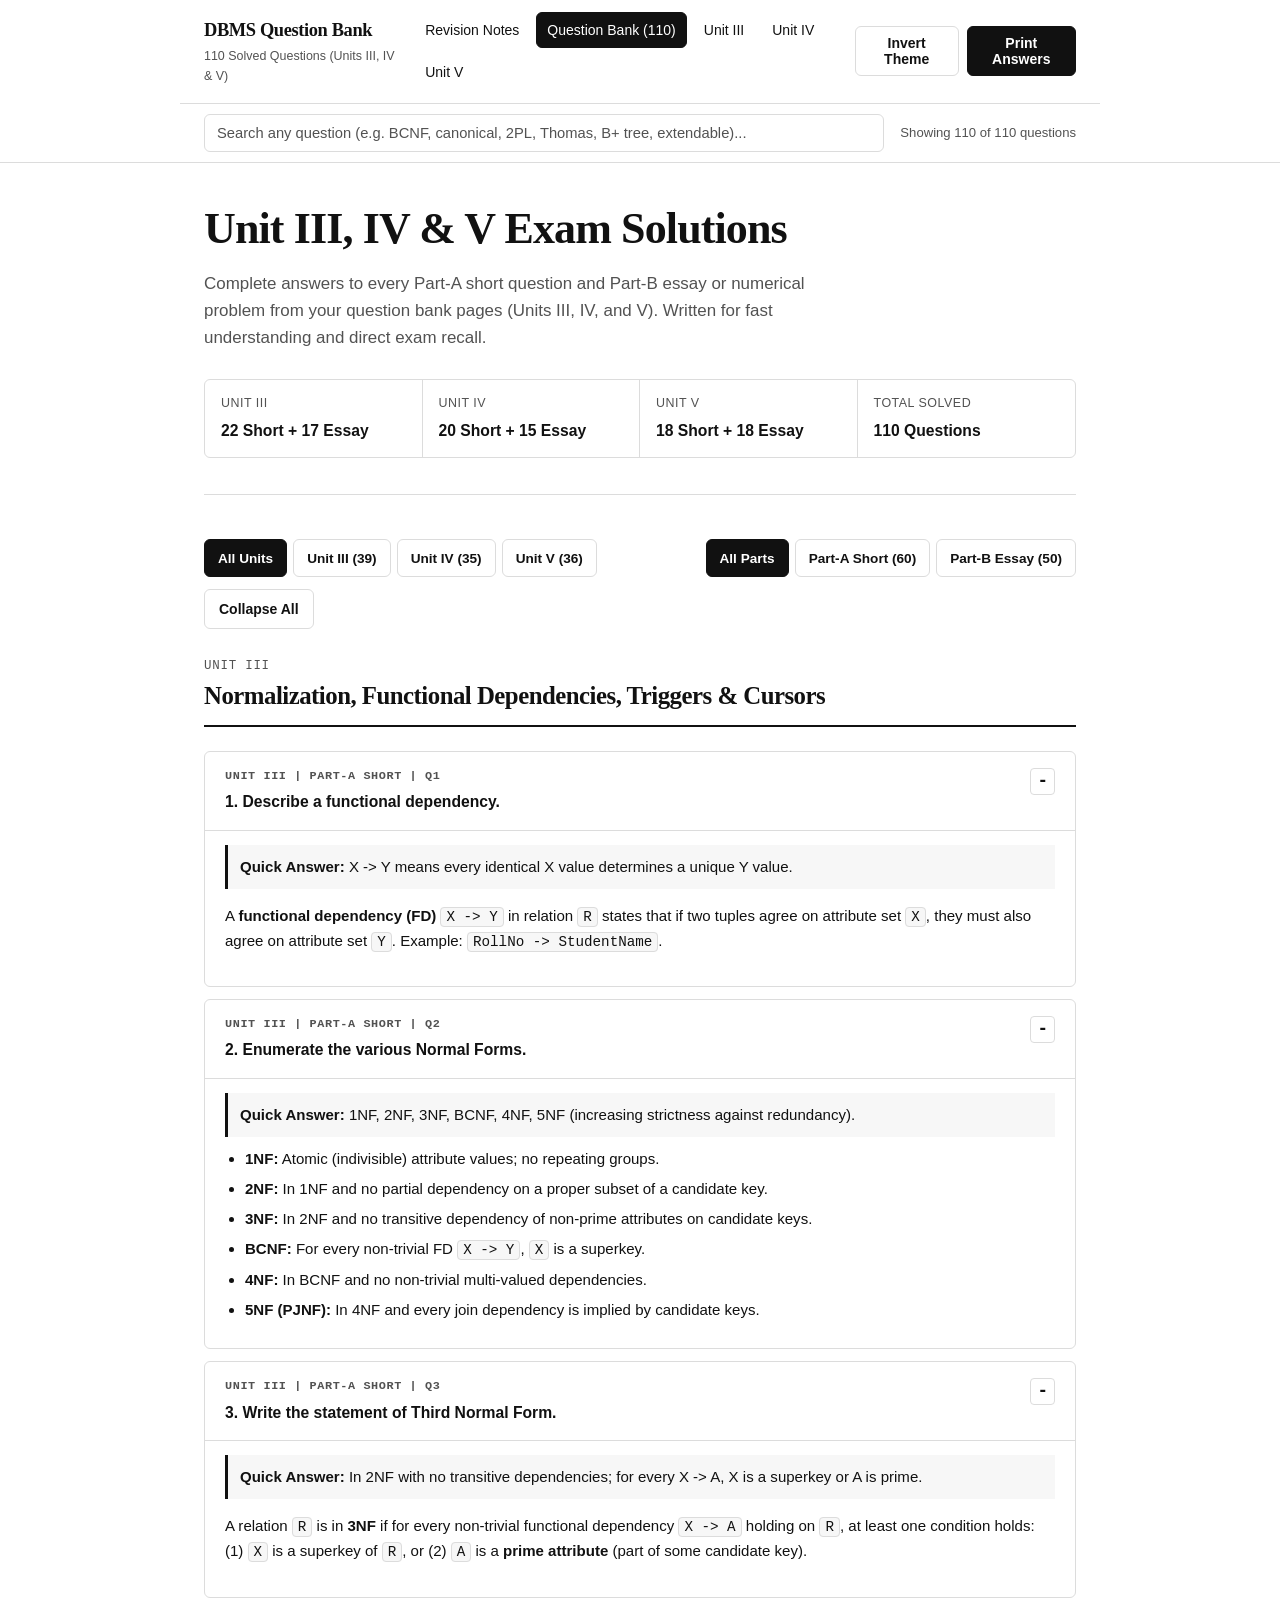
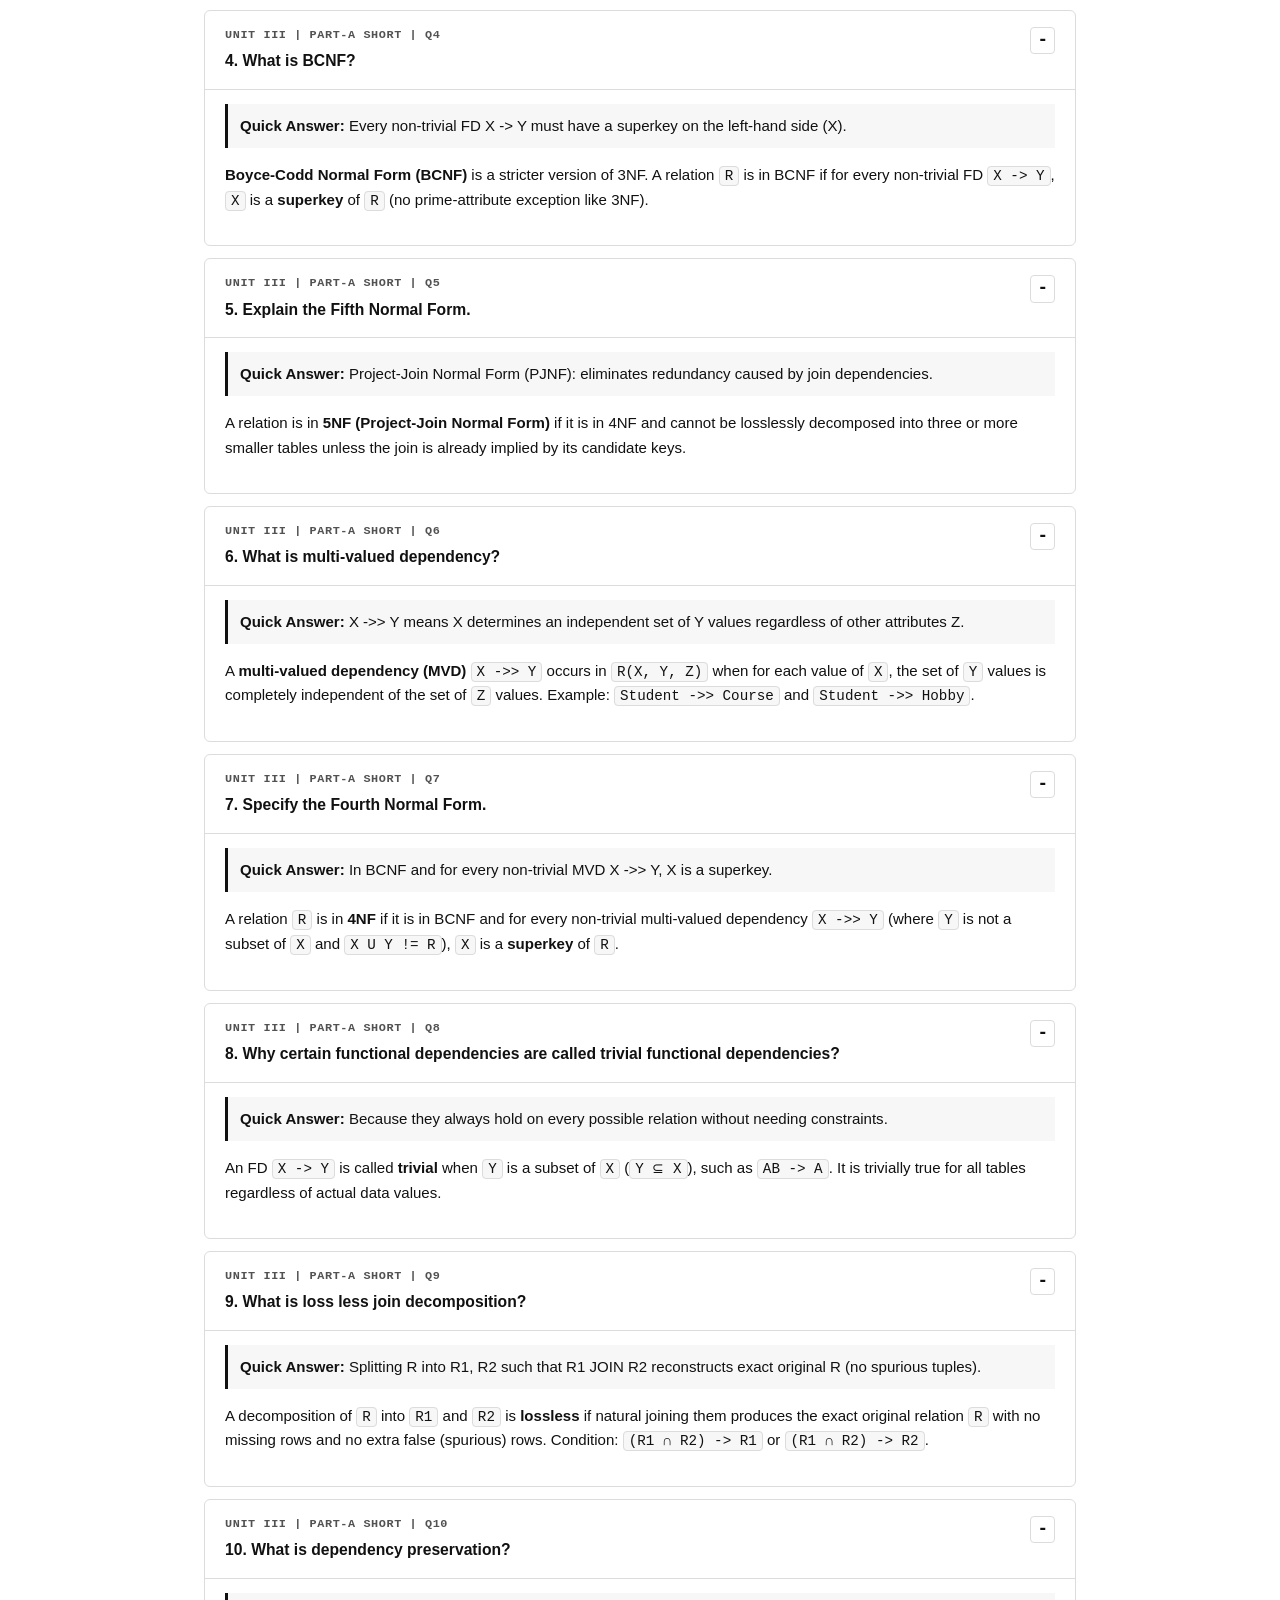
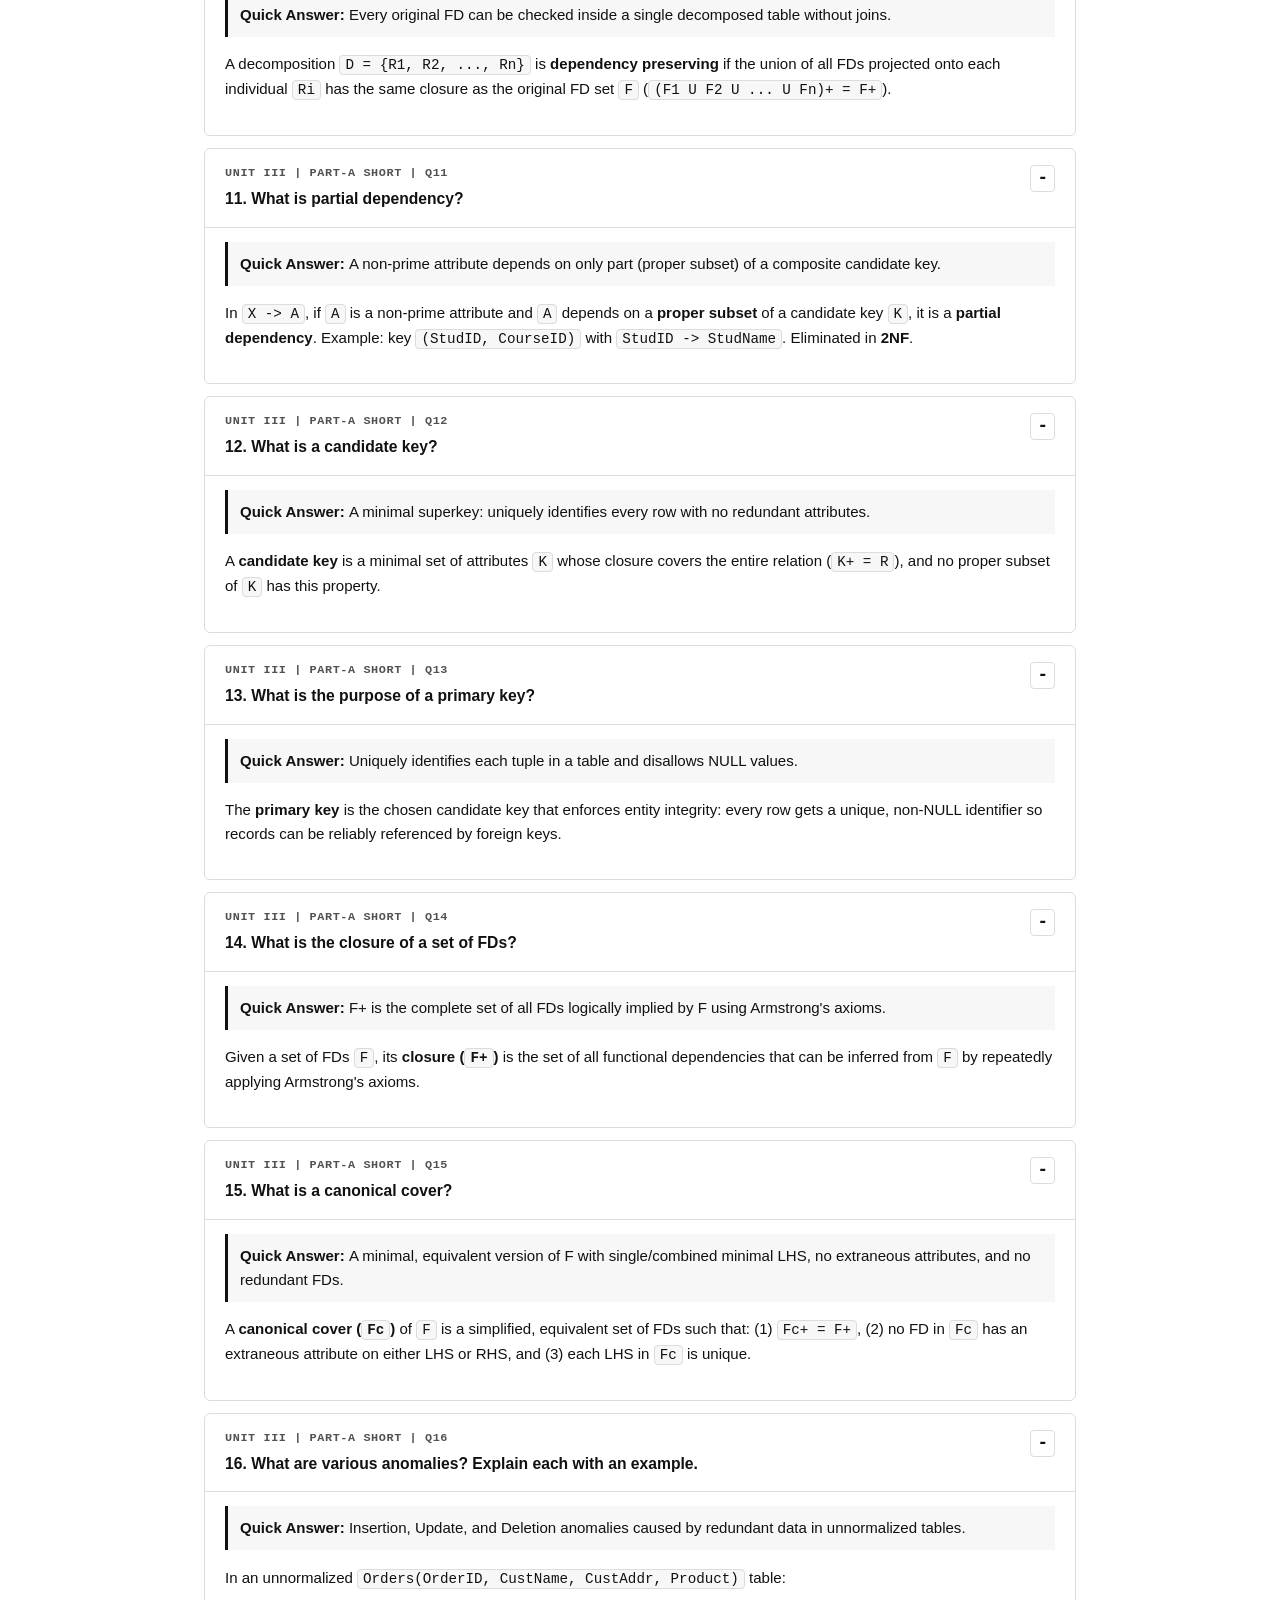
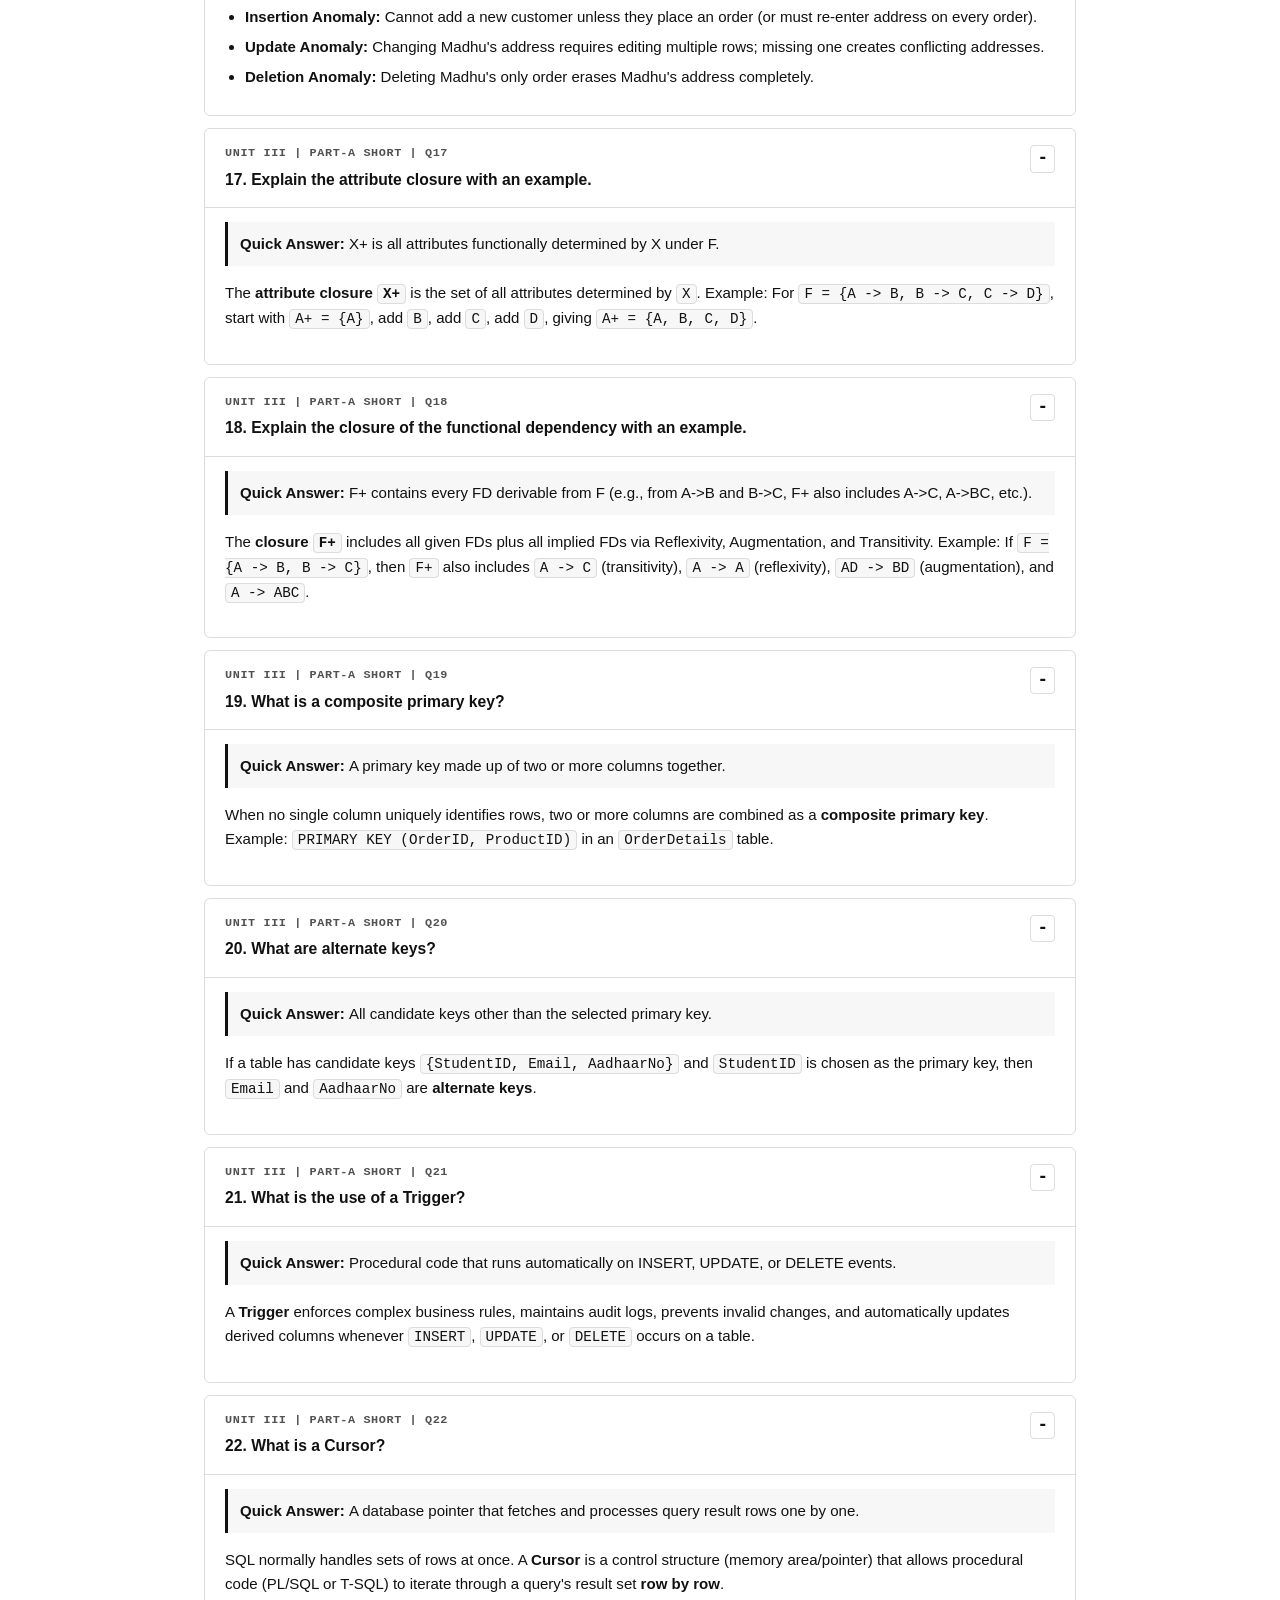
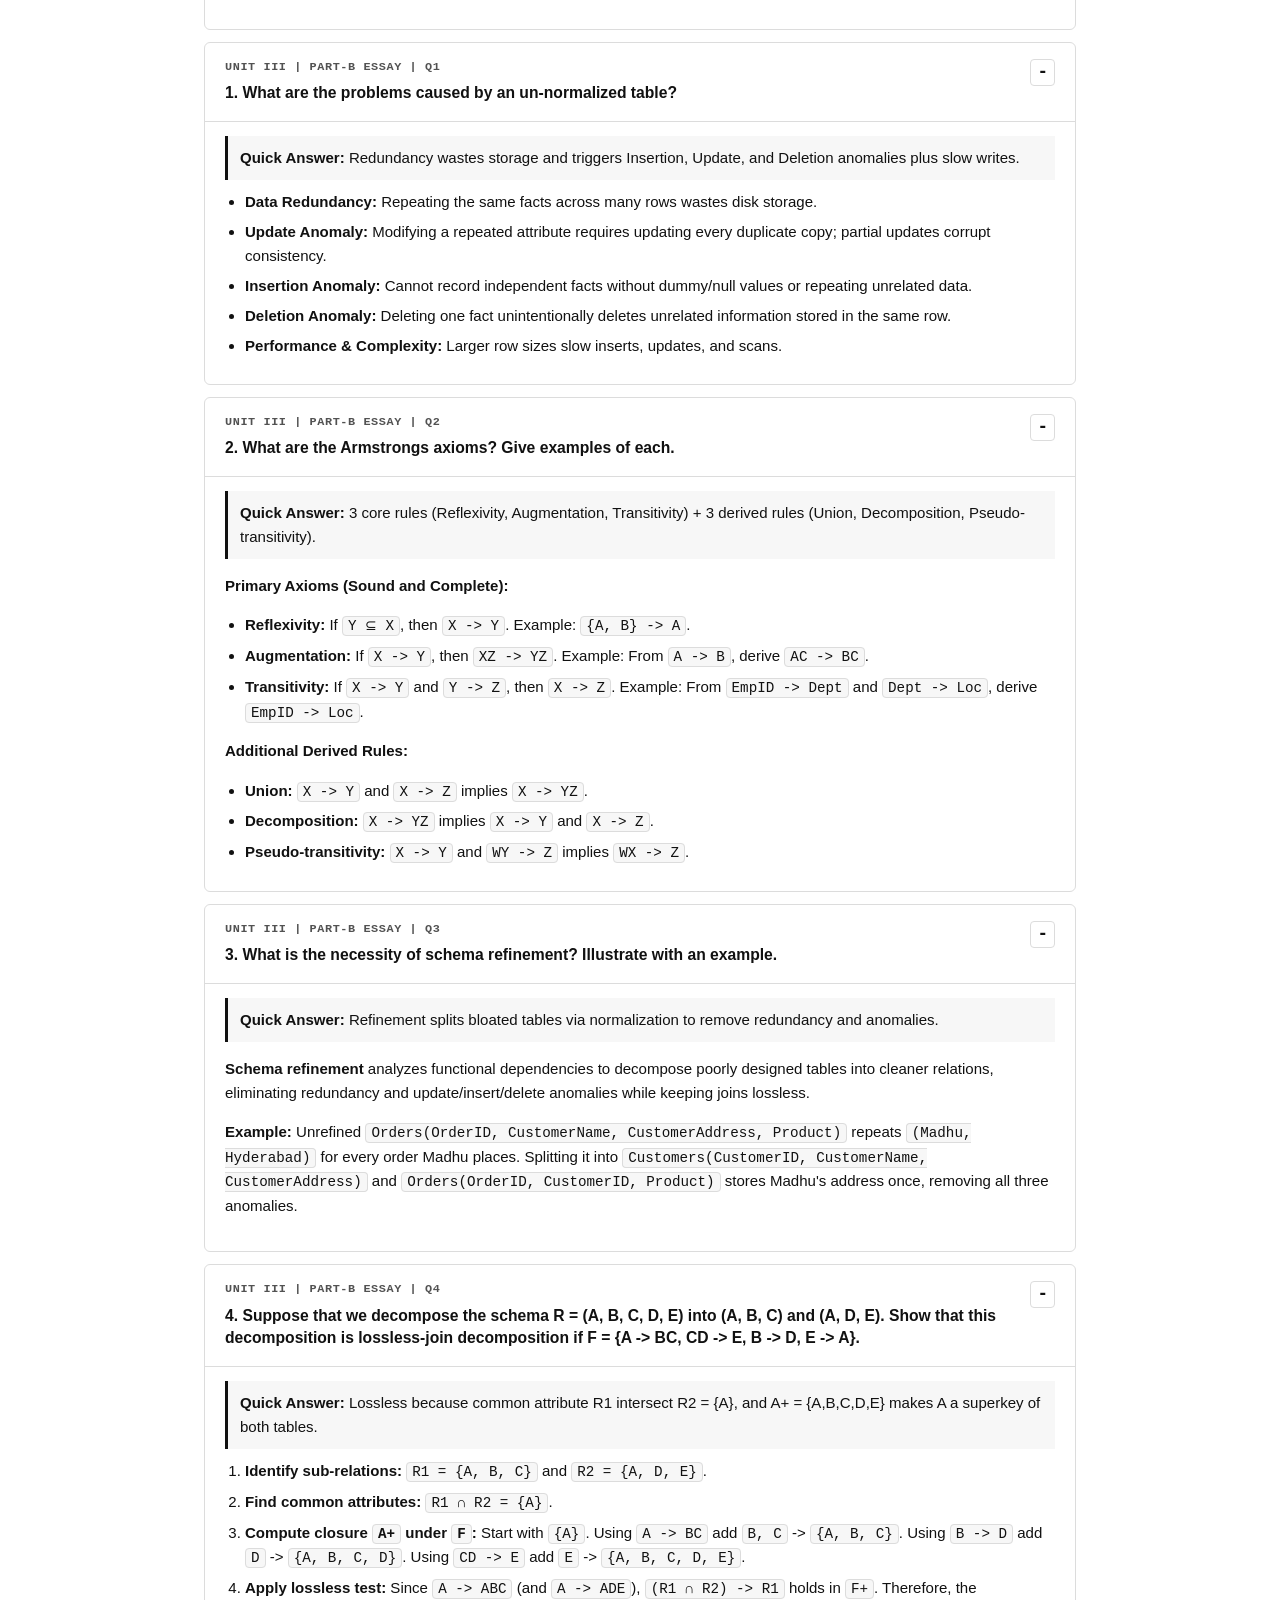
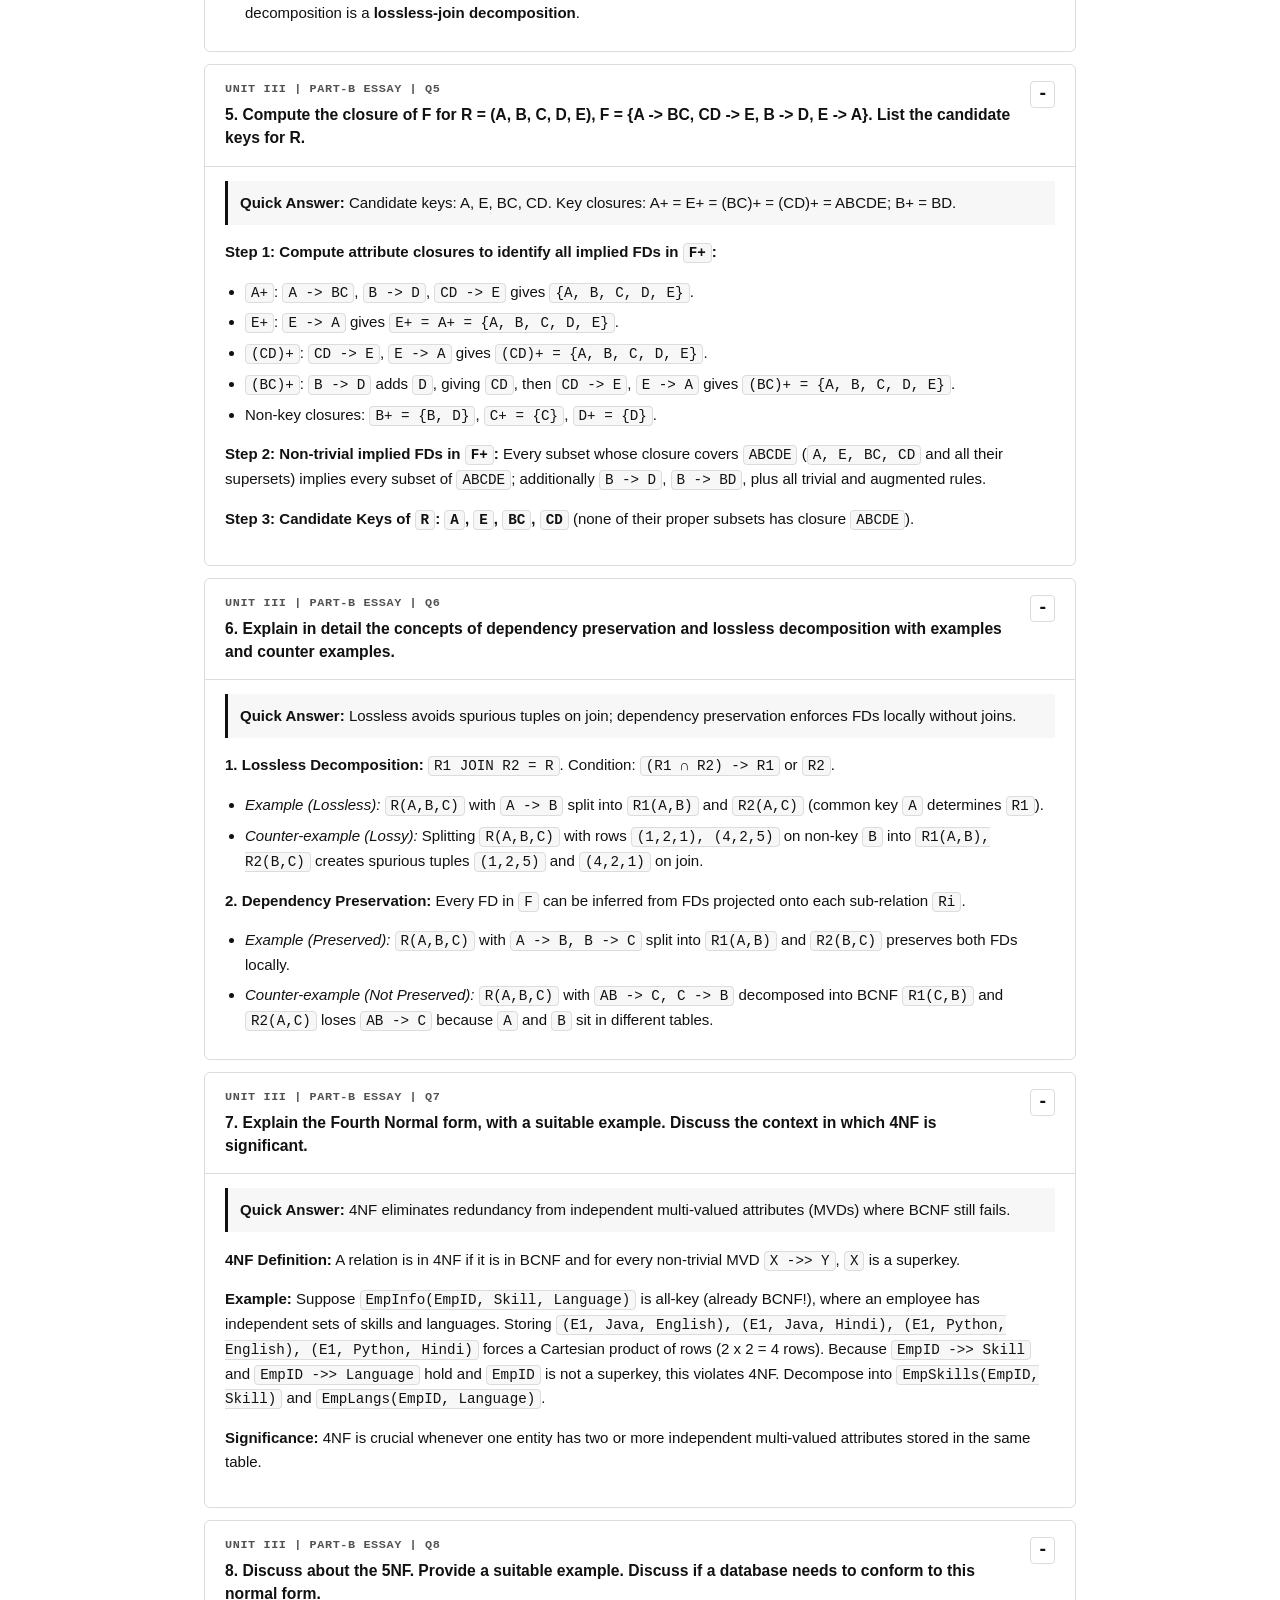
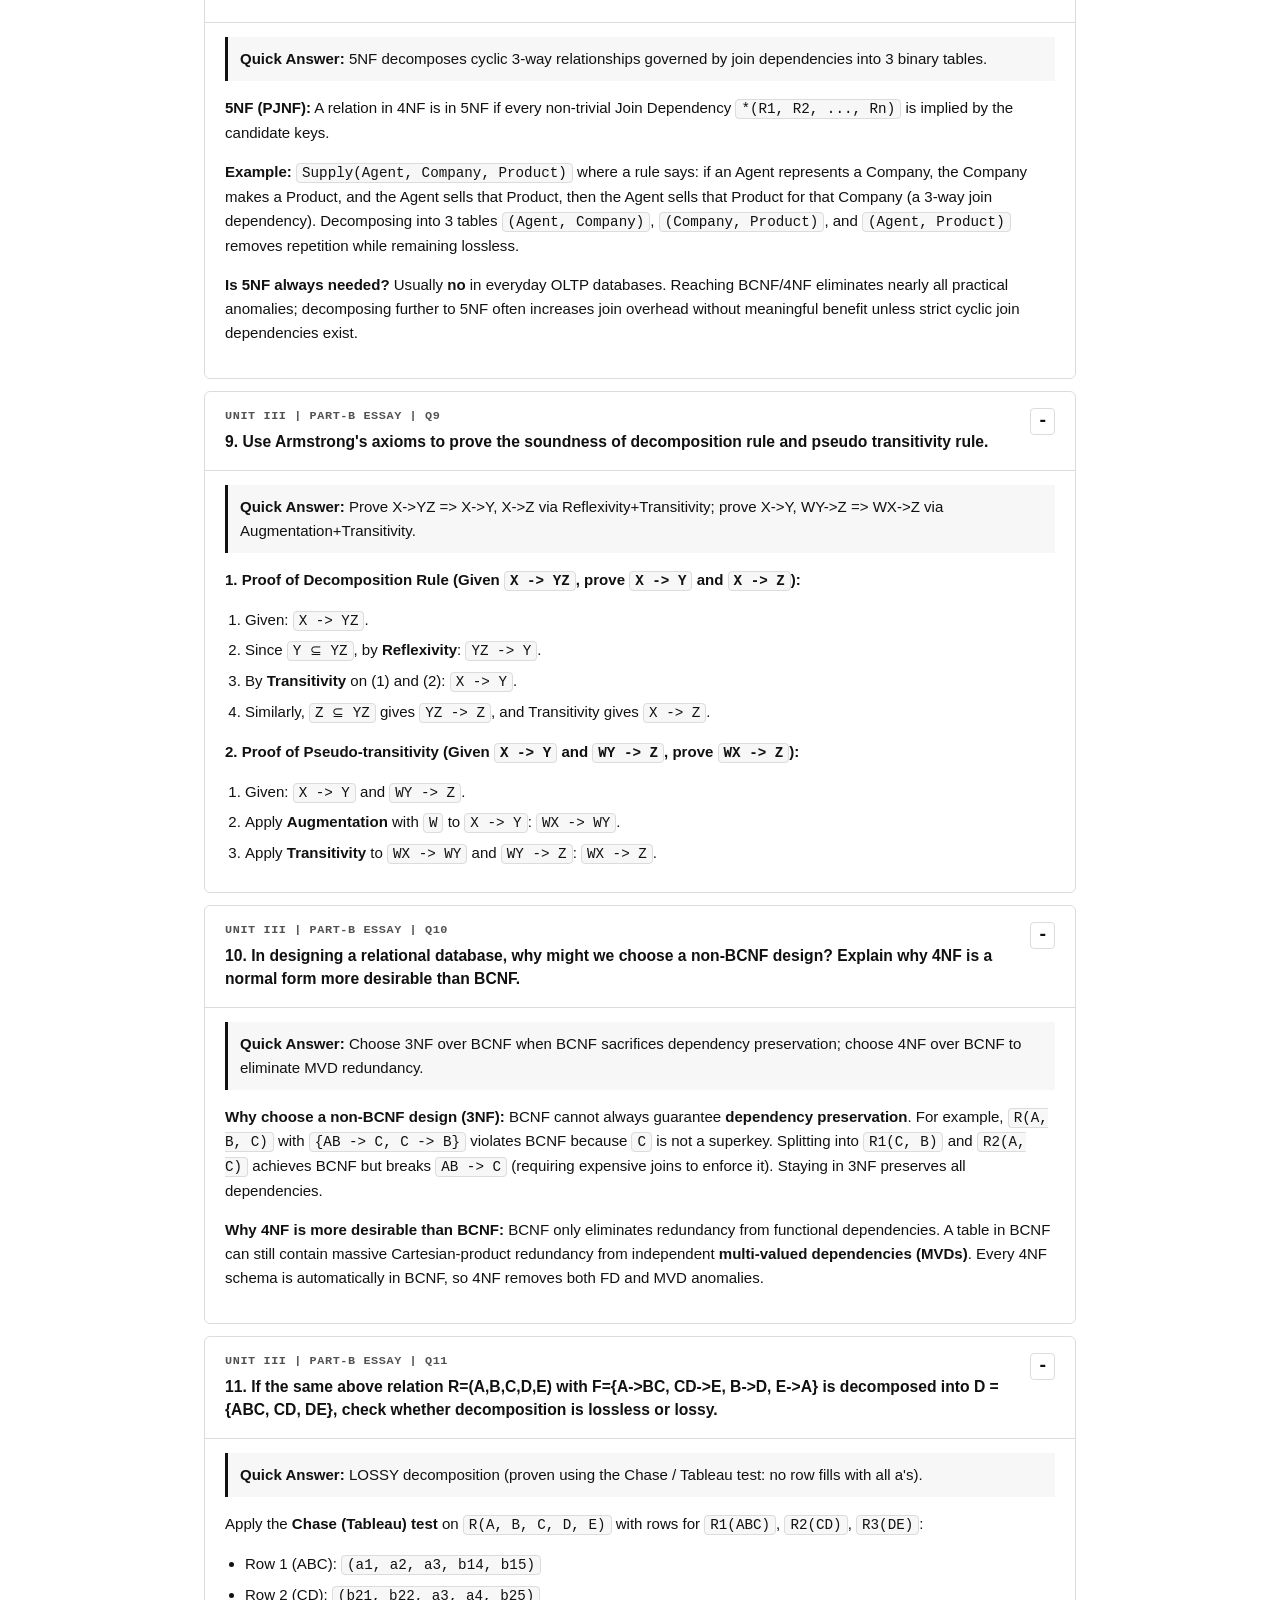
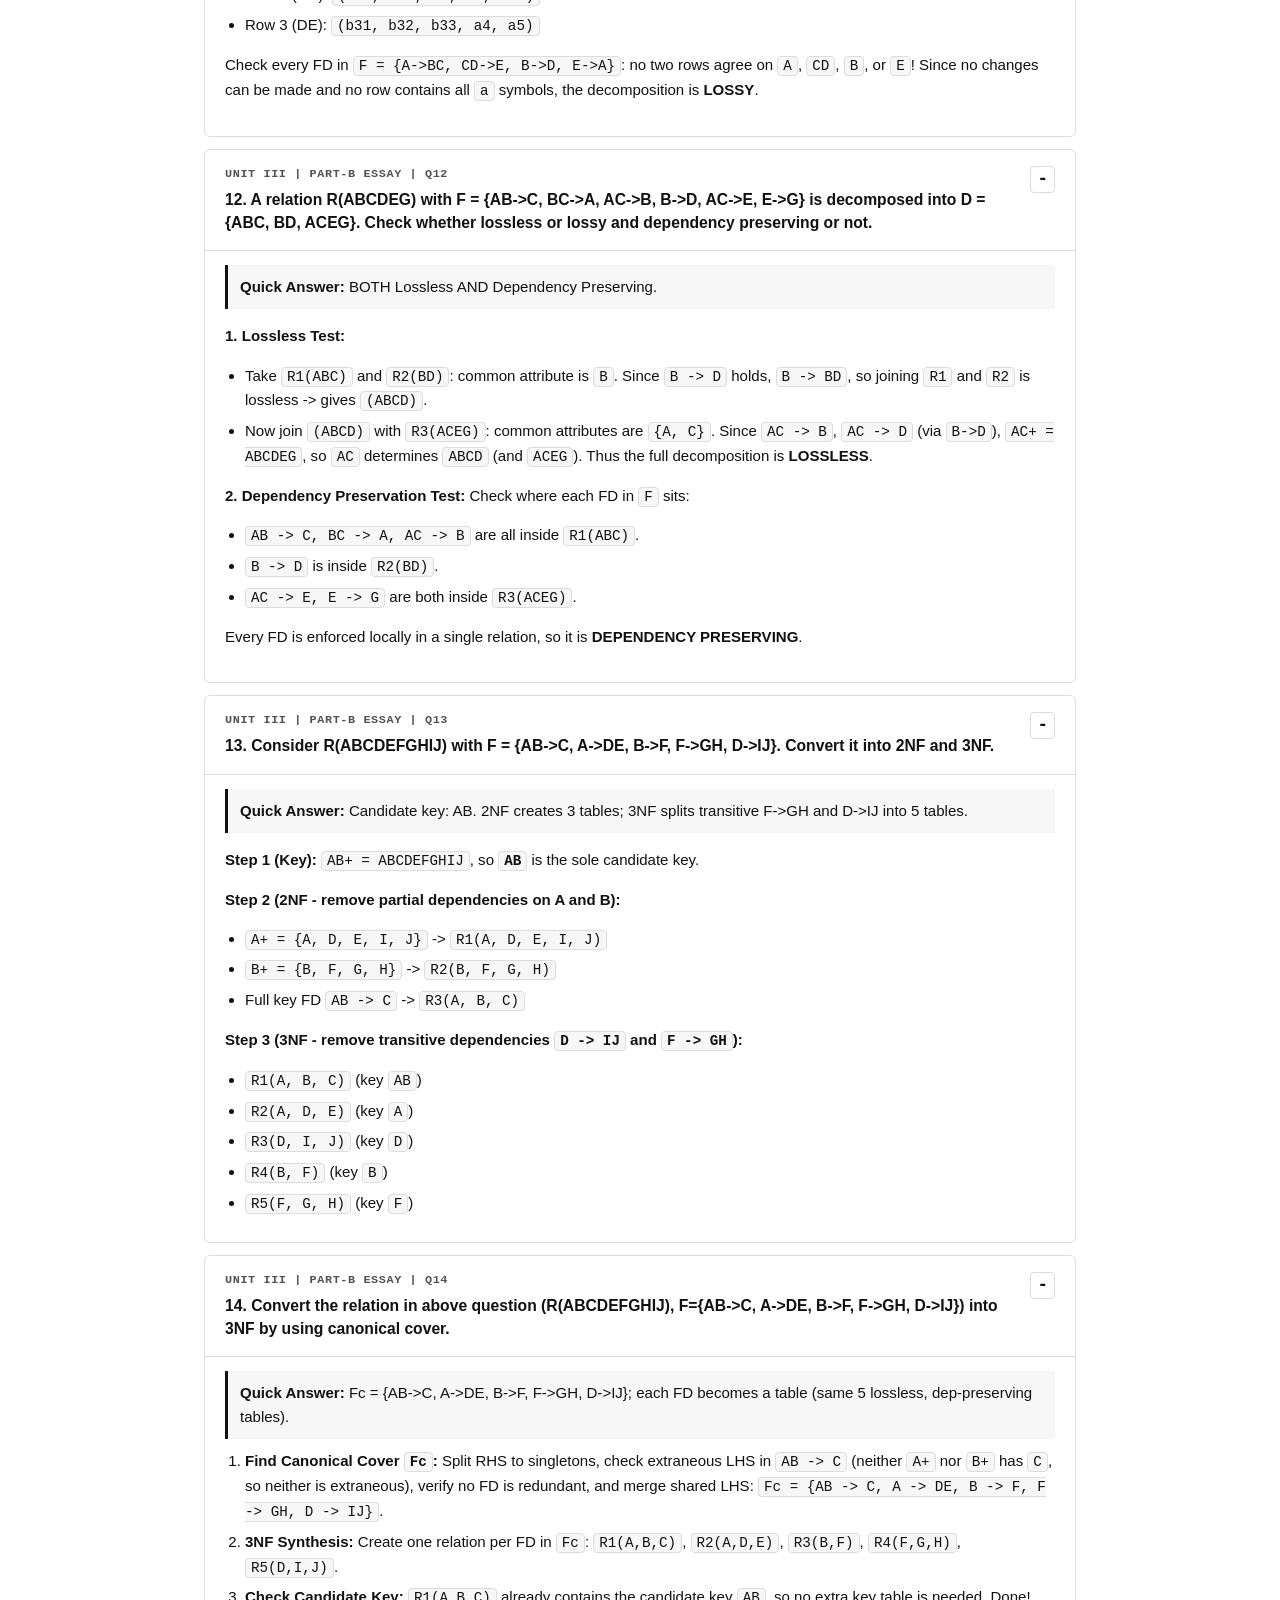
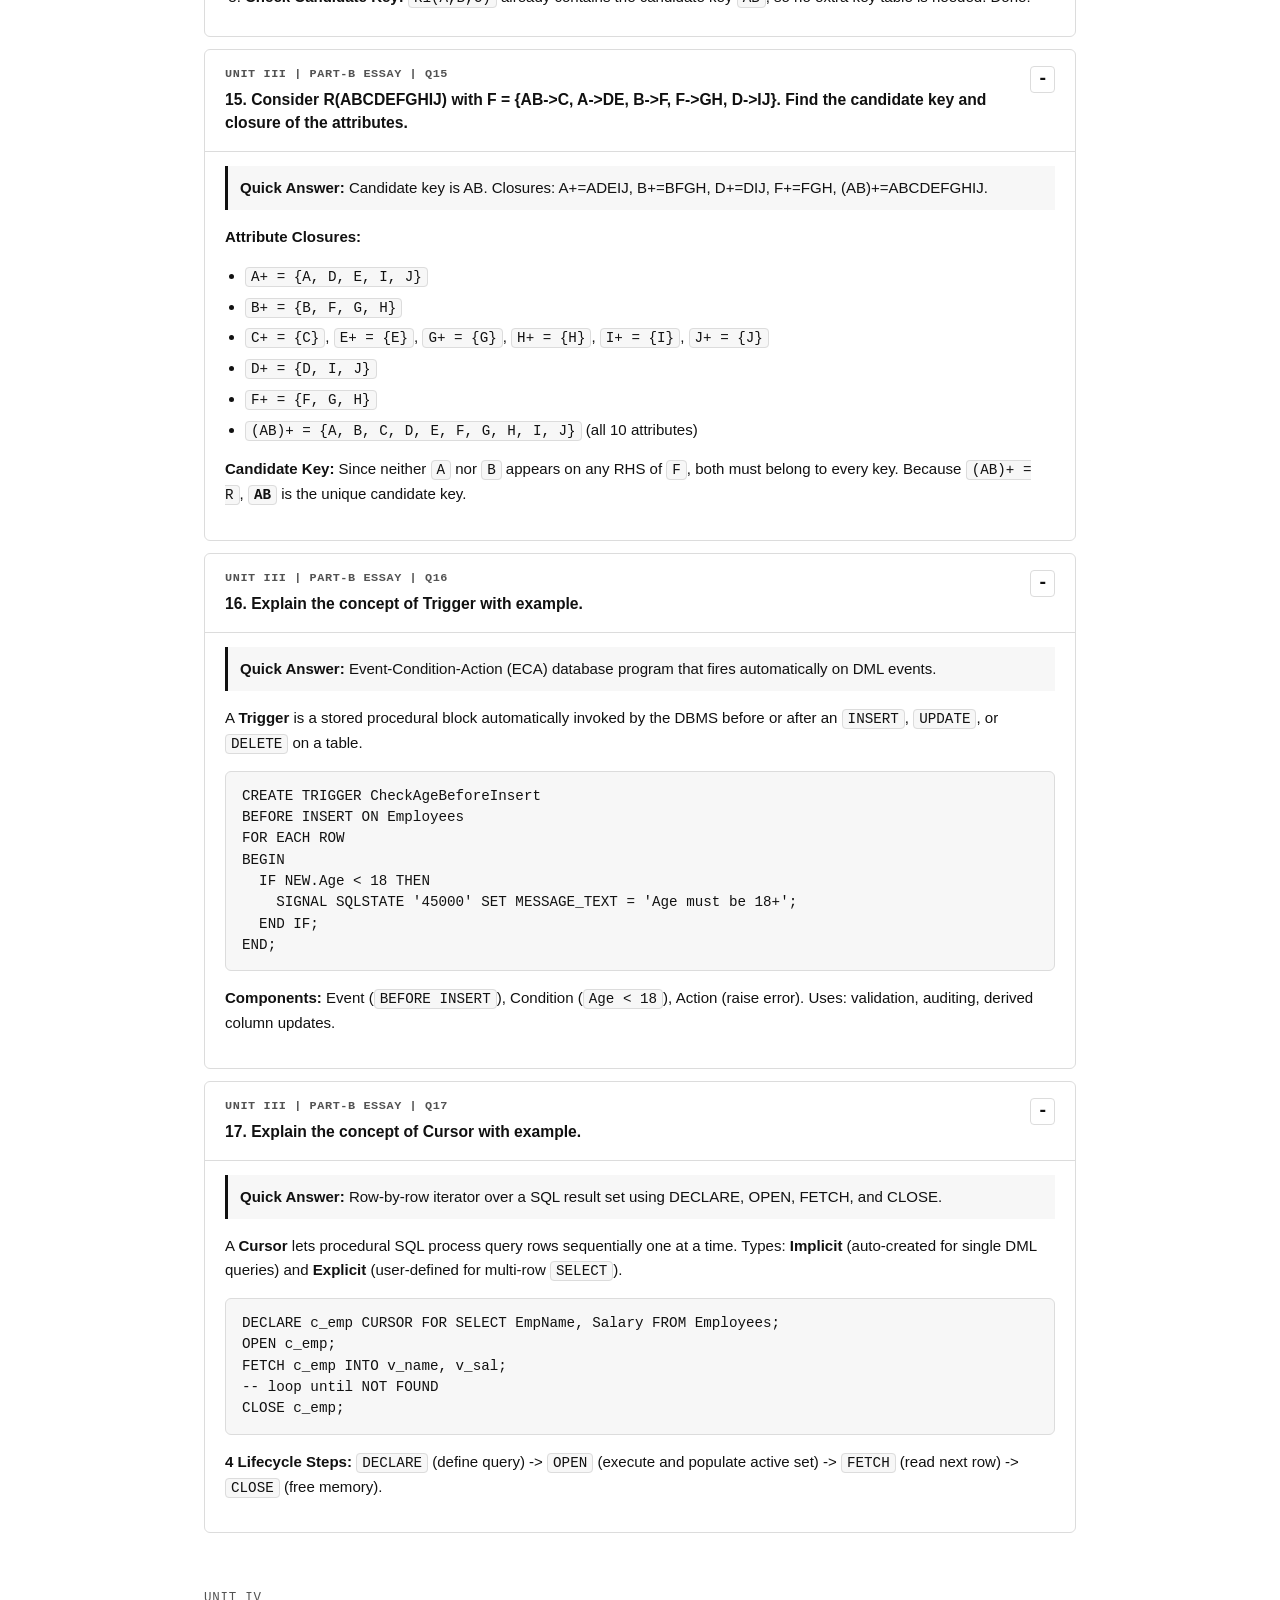
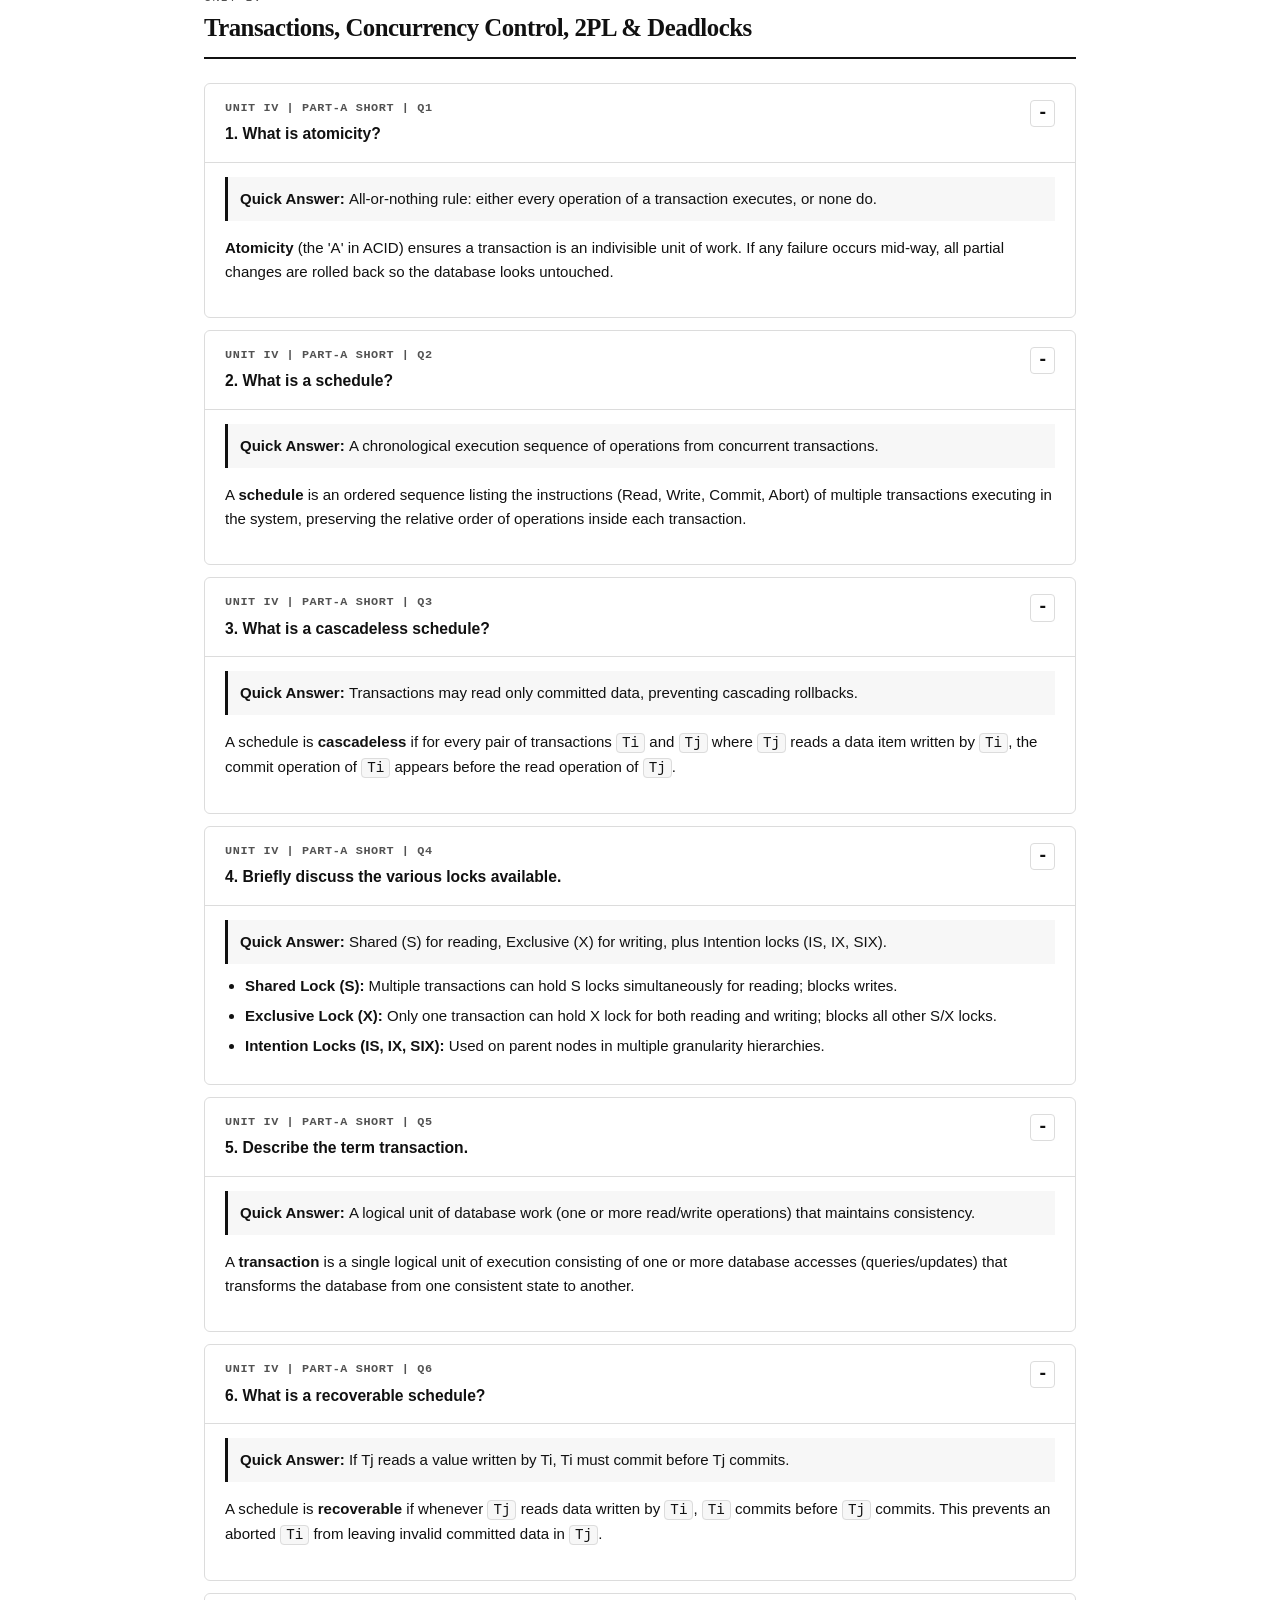
==== questions.html @ 31815f85 "Add DBMS exam revision notes and 110 solved questions" ====
<!DOCTYPE html>
<html lang="en">
<head>
  <meta charset="UTF-8">
  <meta name="viewport" content="width=device-width, initial-scale=1.0">
  <title>DBMS Unit III, IV &amp; V Question Bank Solutions</title>
  <link rel="stylesheet" href="styles.css">
</head>
<body>
  <a class="skip-link" href="#main-content">Skip to question bank</a>

  <header class="site-header">
    <div class="header-inner">
      <div class="brand-block">
        <span class="brand-title">DBMS Question Bank</span>
        <span class="brand-meta" id="qb-count-meta">110 Solved Questions (Units III, IV &amp; V)</span>
      </div>

      <nav class="main-nav" aria-label="Site navigation">
        <a href="index.html">Revision Notes</a>
        <a href="questions.html" class="nav-active">Question Bank (110)</a>
        <a href="#unit-3">Unit III</a>
        <a href="#unit-4">Unit IV</a>
        <a href="#unit-5">Unit V</a>
      </nav>

      <div class="header-actions">
        <button type="button" class="btn-outline" id="theme-toggle" aria-pressed="false">
          Invert Theme
        </button>
        <button type="button" class="btn-solid" id="print-btn">
          Print Answers
        </button>
      </div>
    </div>

    <div class="toolbar-inner">
      <label class="search-wrap" for="qb-search">
        <span class="sr-only">Search questions and answers</span>
        <input
          id="qb-search"
          type="search"
          placeholder="Search any question (e.g. BCNF, canonical, 2PL, Thomas, B+ tree, extendable)..."
          autocomplete="off"
        >
      </label>
      <span class="filter-count" id="qb-filter-status" aria-live="polite">Showing 110 of 110 questions</span>
      <button type="button" class="btn-text" id="qb-clear-search" hidden>Clear</button>
    </div>
  </header>

  <main id="main-content" class="page-wrap">
    <section class="hero">
      <h1>Unit III, IV &amp; V Exam Solutions</h1>
      <p class="hero-lead">
        Complete answers to every Part-A short question and Part-B essay or numerical problem from your question bank pages (Units III, IV, and V). Written for fast understanding and direct exam recall.
      </p>

      <div class="summary-strip" aria-label="Question breakdown">
        <div class="summary-cell">
          <span class="summary-label">Unit III</span>
          <span class="summary-value">22 Short + 17 Essay</span>
        </div>
        <div class="summary-cell">
          <span class="summary-label">Unit IV</span>
          <span class="summary-value">20 Short + 15 Essay</span>
        </div>
        <div class="summary-cell">
          <span class="summary-label">Unit V</span>
          <span class="summary-value">18 Short + 18 Essay</span>
        </div>
        <div class="summary-cell">
          <span class="summary-label">Total Solved</span>
          <span class="summary-value">110 Questions</span>
        </div>
      </div>
    </section>

    <div class="qb-controls">
      <div class="qb-filter-group" role="group" aria-label="Filter by Unit">
        <button type="button" class="filter-pill" data-unit-filter="all" aria-pressed="true">All Units</button>
        <button type="button" class="filter-pill" data-unit-filter="3" aria-pressed="false">Unit III (39)</button>
        <button type="button" class="filter-pill" data-unit-filter="4" aria-pressed="false">Unit IV (35)</button>
        <button type="button" class="filter-pill" data-unit-filter="5" aria-pressed="false">Unit V (36)</button>
      </div>

      <div class="qb-filter-group" role="group" aria-label="Filter by Part">
        <button type="button" class="filter-pill" data-part-filter="all" aria-pressed="true">All Parts</button>
        <button type="button" class="filter-pill" data-part-filter="A" aria-pressed="false">Part-A Short (60)</button>
        <button type="button" class="filter-pill" data-part-filter="B" aria-pressed="false">Part-B Essay (50)</button>
      </div>

      <div class="qb-filter-group">
        <button type="button" class="btn-outline" id="toggle-all-answers" aria-pressed="true">
          Collapse All
        </button>
      </div>
    </div>

    <div id="qb-empty" class="empty-state" hidden>
      <p id="qb-empty-msg">No questions matched your filters.</p>
      <button type="button" class="btn-solid" id="qb-reset-filters">Reset Filters</button>
    </div>

    <section id="unit-3" class="module-section" data-unit-section="3">
      <div class="module-header">
        <div>
          <span class="module-kicker">Unit III</span>
          <h2>Normalization, Functional Dependencies, Triggers &amp; Cursors</h2>
        </div>
      </div>
      <div id="unit-3-list" class="qb-list"></div>
    </section>

    <section id="unit-4" class="module-section" data-unit-section="4">
      <div class="module-header">
        <div>
          <span class="module-kicker">Unit IV</span>
          <h2>Transactions, Concurrency Control, 2PL &amp; Deadlocks</h2>
        </div>
      </div>
      <div id="unit-4-list" class="qb-list"></div>
    </section>

    <section id="unit-5" class="module-section" data-unit-section="5">
      <div class="module-header">
        <div>
          <span class="module-kicker">Unit V</span>
          <h2>Recovery Systems, Indexing, Hashing &amp; Query Optimization</h2>
        </div>
      </div>
      <div id="unit-5-list" class="qb-list"></div>
    </section>
  </main>

  <footer class="site-footer">
    <p>110 solved DBMS exam questions (Units III, IV, V). Click any question header to collapse/expand, or click Print Answers for clean black-and-white study sheets.</p>
  </footer>

  <script defer src="questions-data.js"></script>
  <script defer src="questions.js"></script>
</body>
</html>
---- styles.css ----
:root {
  --bg: #ffffff;
  --surface: #f7f7f7;
  --surface-hover: #efefef;
  --ink: #111111;
  --muted: #525252;
  --border: #dcdcdc;
  --border-strong: #111111;
  --inverted-bg: #111111;
  --inverted-ink: #ffffff;
  --radius: 6px;
  --max-width: 920px;
}

html.inverted {
  --bg: #0d0d0d;
  --surface: #171717;
  --surface-hover: #222222;
  --ink: #f5f5f5;
  --muted: #b8b8b8;
  --border: #2e2e2e;
  --border-strong: #f5f5f5;
  --inverted-bg: #f5f5f5;
  --inverted-ink: #0d0d0d;
}

*,
*::before,
*::after {
  box-sizing: border-box;
}

[hidden] {
  display: none !important;
}

html {
  scroll-behavior: smooth;
  scroll-padding-top: 120px;
}

body {
  margin: 0;
  background-color: var(--bg);
  color: var(--ink);
  font-family: "Segoe UI", "Helvetica Neue", Arial, sans-serif;
  font-size: 16px;
  line-height: 1.6;
  -webkit-font-smoothing: antialiased;
}

.sr-only {
  position: absolute;
  width: 1px;
  height: 1px;
  padding: 0;
  margin: -1px;
  overflow: hidden;
  clip: rect(0, 0, 0, 0);
  border: 0;
}

.skip-link {
  position: absolute;
  left: -9999px;
  top: 0;
  background: var(--inverted-bg);
  color: var(--inverted-ink);
  padding: 10px 16px;
  font-weight: 600;
  z-index: 200;
}

.skip-link:focus {
  left: 16px;
  top: 16px;
}

:focus-visible {
  outline: 2px solid var(--ink);
  outline-offset: 2px;
}

/* Header & Navigation */
.site-header {
  position: sticky;
  top: 0;
  z-index: 100;
  background: var(--bg);
  border-bottom: 1px solid var(--border);
}

.header-inner,
.toolbar-inner {
  max-width: var(--max-width);
  margin: 0 auto;
  padding: 12px 24px;
  display: flex;
  align-items: center;
  justify-content: space-between;
  gap: 16px;
}

.toolbar-inner {
  border-top: 1px solid var(--border);
  padding-top: 10px;
  padding-bottom: 10px;
}

.brand-block {
  display: flex;
  flex-direction: column;
  gap: 2px;
}

.brand-title {
  font-family: Georgia, "Times New Roman", serif;
  font-size: 1.15rem;
  font-weight: 700;
  letter-spacing: -0.02em;
}

.brand-meta {
  font-size: 0.78rem;
  color: var(--muted);
}

.main-nav {
  display: flex;
  flex-wrap: wrap;
  gap: 6px;
}

.main-nav a {
  color: var(--ink);
  text-decoration: none;
  font-size: 0.875rem;
  font-weight: 500;
  padding: 6px 10px;
  border-radius: var(--radius);
  border: 1px solid transparent;
}

.main-nav a:hover {
  background: var(--surface);
  border-color: var(--border);
}

.main-nav a.nav-highlight {
  border-color: var(--border-strong);
  font-weight: 600;
}

.main-nav a.nav-active {
  background: var(--inverted-bg);
  color: var(--inverted-ink);
  border-color: var(--border-strong);
}

.header-actions {
  display: flex;
  align-items: center;
  gap: 8px;
}

/* Buttons */
button {
  font-family: inherit;
  cursor: pointer;
}

.btn-solid,
.btn-outline,
.review-toggle {
  min-height: 40px;
  padding: 8px 14px;
  font-size: 0.875rem;
  font-weight: 600;
  border-radius: var(--radius);
  border: 1px solid var(--border-strong);
  transition: background-color 150ms ease, color 150ms ease;
}

.btn-solid {
  background: var(--inverted-bg);
  color: var(--inverted-ink);
}

.btn-solid:hover {
  opacity: 0.88;
}

.btn-outline,
.review-toggle {
  background: var(--bg);
  color: var(--ink);
  border-color: var(--border);
}

.btn-outline:hover,
.review-toggle:hover {
  border-color: var(--border-strong);
  background: var(--surface);
}

.review-toggle[aria-pressed="true"] {
  background: var(--inverted-bg);
  color: var(--inverted-ink);
  border-color: var(--border-strong);
}

.btn-text {
  background: transparent;
  color: var(--ink);
  border: none;
  text-decoration: underline;
  font-size: 0.875rem;
  font-weight: 600;
  padding: 6px 8px;
}

/* Search bar */
.search-wrap {
  flex: 1;
}

.search-wrap input {
  width: 100%;
  min-height: 38px;
  padding: 8px 12px;
  border: 1px solid var(--border);
  border-radius: var(--radius);
  background: var(--bg);
  color: var(--ink);
  font-family: inherit;
  font-size: 0.92rem;
}

.search-wrap input::placeholder {
  color: var(--muted);
}

.filter-count {
  font-size: 0.82rem;
  color: var(--muted);
  white-space: nowrap;
}

/* Main Content */
.page-wrap {
  max-width: var(--max-width);
  margin: 0 auto;
  padding: 40px 24px 72px;
}

.hero {
  padding-bottom: 36px;
  border-bottom: 1px solid var(--border);
  margin-bottom: 44px;
}

h1, h2, h3, h4 {
  font-family: Georgia, "Times New Roman", serif;
  color: var(--ink);
  line-height: 1.2;
  letter-spacing: -0.02em;
  margin-top: 0;
}

h1 {
  font-size: clamp(2rem, 4vw, 2.75rem);
  margin-bottom: 14px;
}

.hero-lead {
  font-size: 1.06rem;
  color: var(--muted);
  max-width: 68ch;
  margin: 0 0 28px;
}

.summary-strip {
  display: grid;
  grid-template-columns: repeat(4, 1fr);
  border: 1px solid var(--border);
  border-radius: var(--radius);
}

.summary-cell {
  padding: 14px 16px;
  display: flex;
  flex-direction: column;
  gap: 4px;
  border-right: 1px solid var(--border);
}

.summary-cell:last-child {
  border-right: none;
}

.summary-label {
  font-size: 0.78rem;
  color: var(--muted);
  text-transform: uppercase;
  letter-spacing: 0.04em;
}

.summary-value {
  font-size: 0.98rem;
  font-weight: 700;
}

/* Modules & Topic Cards */
.module-section {
  margin-bottom: 56px;
}

.module-header {
  display: flex;
  align-items: flex-end;
  justify-content: space-between;
  gap: 16px;
  padding-bottom: 14px;
  border-bottom: 2px solid var(--border-strong);
  margin-bottom: 24px;
}

.module-kicker {
  display: block;
  font-family: Consolas, "SF Mono", monospace;
  font-size: 0.78rem;
  text-transform: uppercase;
  letter-spacing: 0.06em;
  color: var(--muted);
  margin-bottom: 4px;
}

.module-header h2 {
  font-size: 1.55rem;
  margin-bottom: 0;
}

.topic-card {
  border: 1px solid var(--border);
  border-radius: var(--radius);
  padding: 24px;
  margin-bottom: 18px;
  background: var(--bg);
}

.topic-card h3 {
  font-size: 1.2rem;
  margin-bottom: 10px;
}

.topic-card p {
  margin: 0 0 14px;
}

code,
pre {
  font-family: Consolas, "Cascadia Mono", "SF Mono", monospace;
  font-size: 0.89rem;
}

code {
  background: var(--surface);
  border: 1px solid var(--border);
  padding: 1px 5px;
  border-radius: 4px;
}

pre {
  background: var(--surface);
  border: 1px solid var(--border);
  border-radius: var(--radius);
  padding: 14px 16px;
  overflow-x: auto;
  margin: 0 0 14px;
  line-height: 1.5;
}

pre code {
  background: none;
  border: none;
  padding: 0;
}

.key-list,
.ordered-steps,
.compact-list {
  margin: 0;
  padding-left: 20px;
}

.key-list li,
.ordered-steps li,
.compact-list li {
  margin-bottom: 8px;
}

.key-list li:last-child,
.ordered-steps li:last-child,
.compact-list li:last-child {
  margin-bottom: 0;
}

.note-line {
  margin-top: 14px;
  margin-bottom: 0 !important;
  padding: 12px 14px;
  background: var(--surface);
  border-left: 3px solid var(--border-strong);
  font-size: 0.94rem;
}

/* Grids inside topics */
.grid-2 {
  display: grid;
  grid-template-columns: repeat(2, 1fr);
  gap: 14px;
  margin-bottom: 14px;
}

.grid-3 {
  display: grid;
  grid-template-columns: repeat(3, 1fr);
  gap: 14px;
}

.mini-card {
  border: 1px solid var(--border);
  border-radius: var(--radius);
  padding: 16px;
  background: var(--surface);
}

.mini-card h4 {
  font-size: 1rem;
  margin-bottom: 8px;
}

.mini-card p {
  font-size: 0.92rem;
  margin: 0;
}

/* Tables */
.table-wrap {
  overflow-x: auto;
  margin-bottom: 14px;
}

table {
  width: 100%;
  border-collapse: collapse;
  font-size: 0.92rem;
}

th,
td {
  text-align: left;
  padding: 10px 12px;
  border: 1px solid var(--border);
  vertical-align: top;
}

th {
  background: var(--surface);
  font-weight: 700;
}

/* Inline SVG Diagrams */
.diagram-box {
  margin: 16px 0;
}

.diagram-caption {
  font-size: 0.85rem;
  font-weight: 600;
  color: var(--muted);
  margin-bottom: 8px !important;
}

.diagram-box svg {
  width: 100%;
  height: auto;
  display: block;
  border-radius: var(--radius);
}

html.inverted .diagram-box svg {
  filter: invert(0.95);
}

/* Empty search state */
.empty-state {
  border: 1px solid var(--border);
  border-radius: var(--radius);
  padding: 36px 24px;
  text-align: center;
  margin-bottom: 32px;
}

/* Quiz */
.quiz-controls {
  display: flex;
  align-items: center;
  gap: 12px;
}

.quiz-score {
  font-family: Consolas, "SF Mono", monospace;
  font-size: 0.9rem;
  font-weight: 700;
}

.quiz-list {
  display: flex;
  flex-direction: column;
  gap: 18px;
}

.quiz-card {
  border: 1px solid var(--border);
  border-radius: var(--radius);
  padding: 20px 24px;
}

.quiz-question {
  font-weight: 700;
  margin: 0 0 12px;
}

.quiz-options {
  display: flex;
  flex-direction: column;
  gap: 8px;
}

.quiz-option {
  display: flex;
  align-items: flex-start;
  gap: 10px;
  padding: 10px 12px;
  border: 1px solid var(--border);
  border-radius: var(--radius);
  background: var(--bg);
  color: var(--ink);
  text-align: left;
  width: 100%;
  font-size: 0.93rem;
  line-height: 1.45;
}

.quiz-option:hover:not(:disabled) {
  background: var(--surface);
  border-color: var(--border-strong);
}

.quiz-option.selected-correct {
  background: var(--inverted-bg);
  color: var(--inverted-ink);
  border-color: var(--border-strong);
}

.quiz-option.selected-wrong {
  background: var(--surface);
  border: 2px dashed var(--border-strong);
}

.quiz-feedback {
  margin: 12px 0 0;
  padding: 10px 12px;
  background: var(--surface);
  border-left: 3px solid var(--border-strong);
  font-size: 0.9rem;
}

/* Footer */
.site-footer {
  max-width: var(--max-width);
  margin: 0 auto;
  padding: 24px;
  border-top: 1px solid var(--border);
  color: var(--muted);
  font-size: 0.85rem;
}

/* Question Bank Filters & Cards */
.qb-controls {
  display: flex;
  flex-wrap: wrap;
  align-items: center;
  justify-content: space-between;
  gap: 12px;
  margin-bottom: 28px;
}

.qb-filter-group {
  display: flex;
  flex-wrap: wrap;
  gap: 6px;
}

.filter-pill {
  min-height: 38px;
  padding: 7px 13px;
  border: 1px solid var(--border);
  border-radius: var(--radius);
  background: var(--bg);
  color: var(--ink);
  font-size: 0.85rem;
  font-weight: 600;
}

.filter-pill:hover {
  border-color: var(--border-strong);
  background: var(--surface);
}

.filter-pill[aria-pressed="true"] {
  background: var(--inverted-bg);
  color: var(--inverted-ink);
  border-color: var(--border-strong);
}

.qb-list {
  display: flex;
  flex-direction: column;
  gap: 12px;
}

.qb-card {
  border: 1px solid var(--border);
  border-radius: var(--radius);
  background: var(--bg);
}

.qb-toggle {
  width: 100%;
  background: transparent;
  color: var(--ink);
  border: none;
  padding: 16px 20px;
  text-align: left;
  display: flex;
  align-items: flex-start;
  justify-content: space-between;
  gap: 16px;
  font-size: 0.98rem;
  font-weight: 600;
  line-height: 1.45;
}

.qb-toggle:hover {
  background: var(--surface);
}

.qb-q-left {
  display: flex;
  flex-direction: column;
  gap: 6px;
}

.qb-meta {
  font-family: Consolas, "SF Mono", monospace;
  font-size: 0.74rem;
  text-transform: uppercase;
  letter-spacing: 0.05em;
  color: var(--muted);
}

.qb-sign {
  font-family: Consolas, "SF Mono", monospace;
  font-size: 1.1rem;
  font-weight: 700;
  line-height: 1.2;
  padding: 2px 6px;
  border: 1px solid var(--border);
  border-radius: 4px;
  flex-shrink: 0;
}

.qb-answer {
  padding: 0 20px 18px;
  border-top: 1px solid var(--border);
  font-size: 0.94rem;
}

.qb-answer > :first-child {
  margin-top: 14px;
}

.qb-answer > :last-child {
  margin-bottom: 0;
}

.qb-answer ul,
.qb-answer ol {
  margin: 8px 0;
  padding-left: 20px;
}

.qb-answer li {
  margin-bottom: 6px;
}

.qb-tldr {
  padding: 10px 12px;
  background: var(--surface);
  border-left: 3px solid var(--border-strong);
  margin-bottom: 10px;
}

/* Responsive */
@media (max-width: 768px) {
  .btn-solid,
  .btn-outline,
  .review-toggle,
  .filter-pill,
  .quiz-option,
  .search-wrap input,
  .main-nav a {
    min-height: 44px;
    display: inline-flex;
    align-items: center;
  }

  .quiz-option {
    display: flex;
  }

  .header-inner,
  .toolbar-inner {
    padding: 10px 16px;
    flex-wrap: wrap;
  }

  .main-nav {
    order: 3;
    width: 100%;
    overflow-x: auto;
    flex-wrap: nowrap;
    padding-bottom: 4px;
  }

  .main-nav a {
    white-space: nowrap;
  }

  .page-wrap {
    padding: 28px 16px 56px;
  }

  .summary-strip,
  .grid-2,
  .grid-3 {
    grid-template-columns: 1fr;
  }

  .summary-cell {
    border-right: none;
    border-bottom: 1px solid var(--border);
  }

  .summary-cell:last-child {
    border-bottom: none;
  }

  .module-header {
    flex-direction: column;
    align-items: flex-start;
  }
}

/* Print */
@media print {
  .site-header,
  .review-toggle,
  .quiz-controls,
  .qb-controls,
  .qb-sign,
  .site-footer {
    display: none !important;
  }

  .qb-answer[hidden] {
    display: block !important;
  }

  html.inverted {
    --bg: #ffffff;
    --ink: #111111;
    --surface: #f7f7f7;
    --border: #dcdcdc;
  }

  .page-wrap {
    max-width: 100%;
    padding: 0;
  }

  .topic-card,
  .quiz-card {
    break-inside: avoid;
  }
}
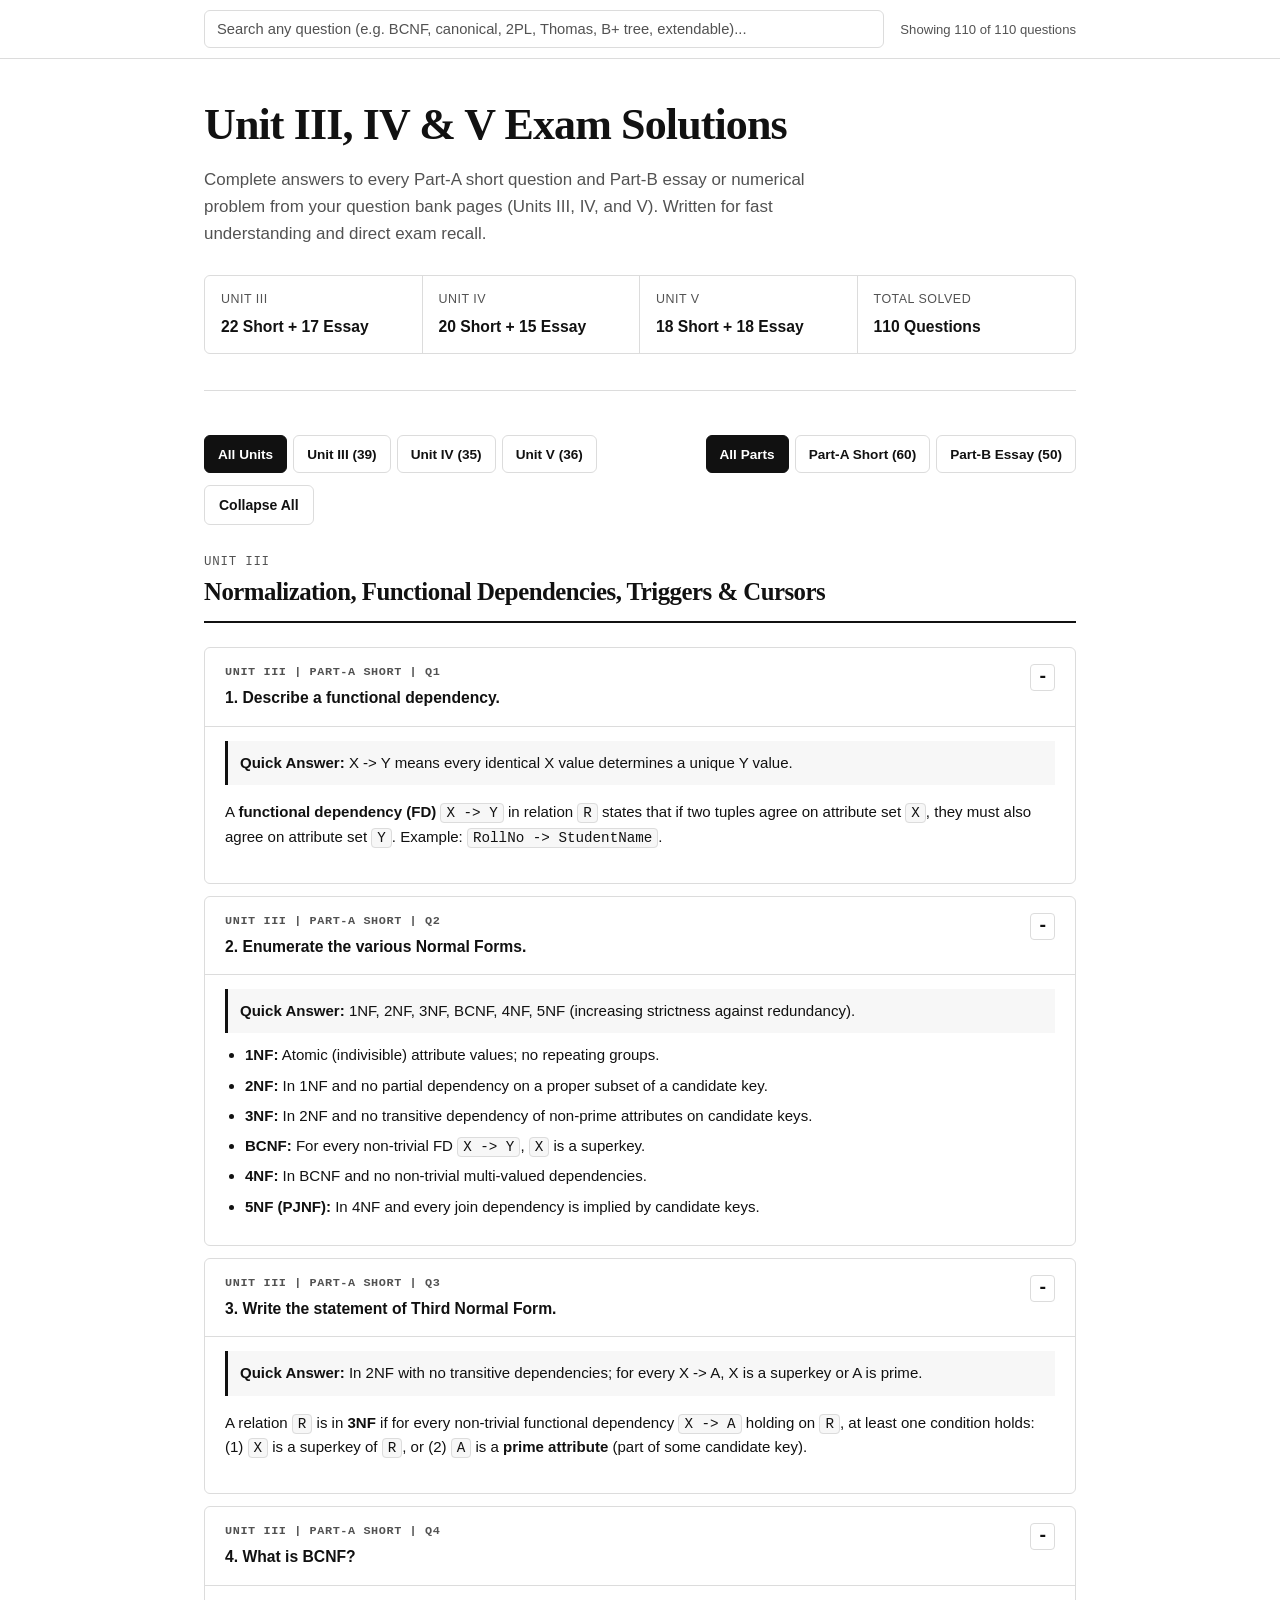
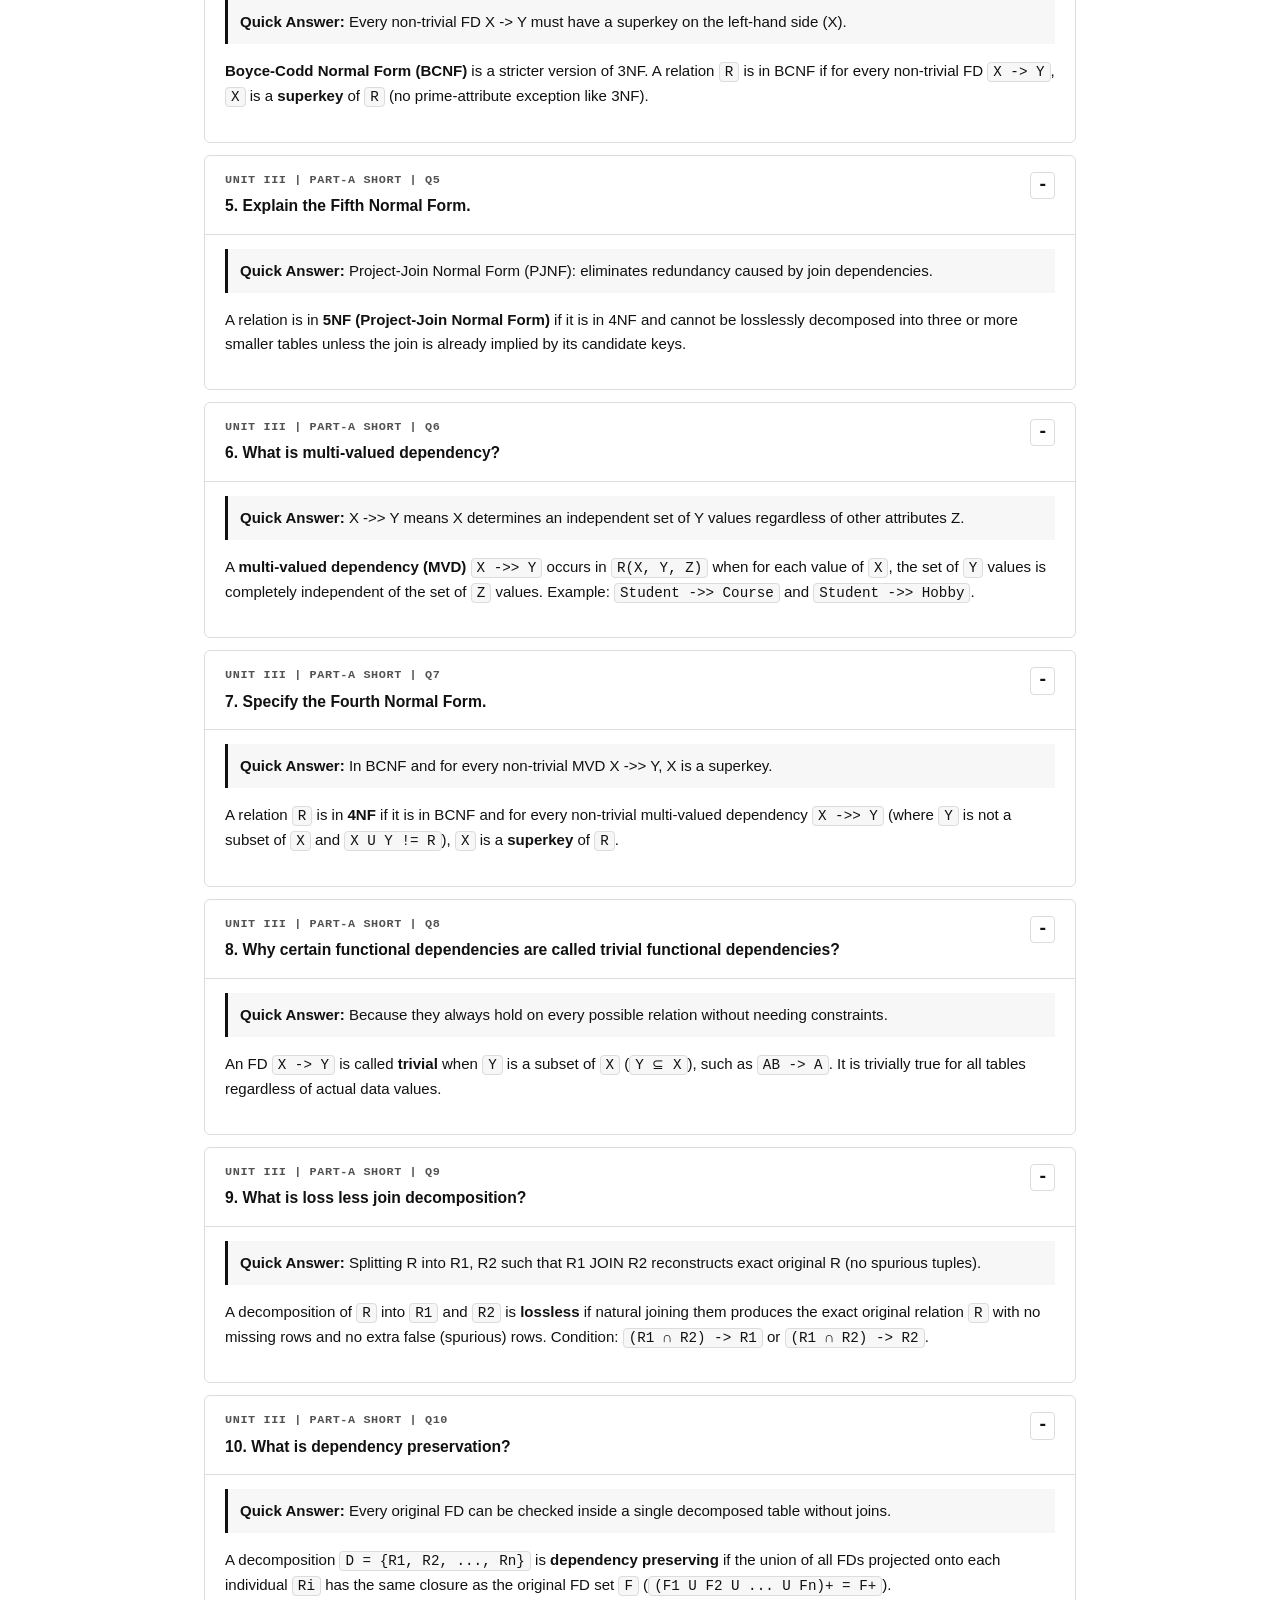
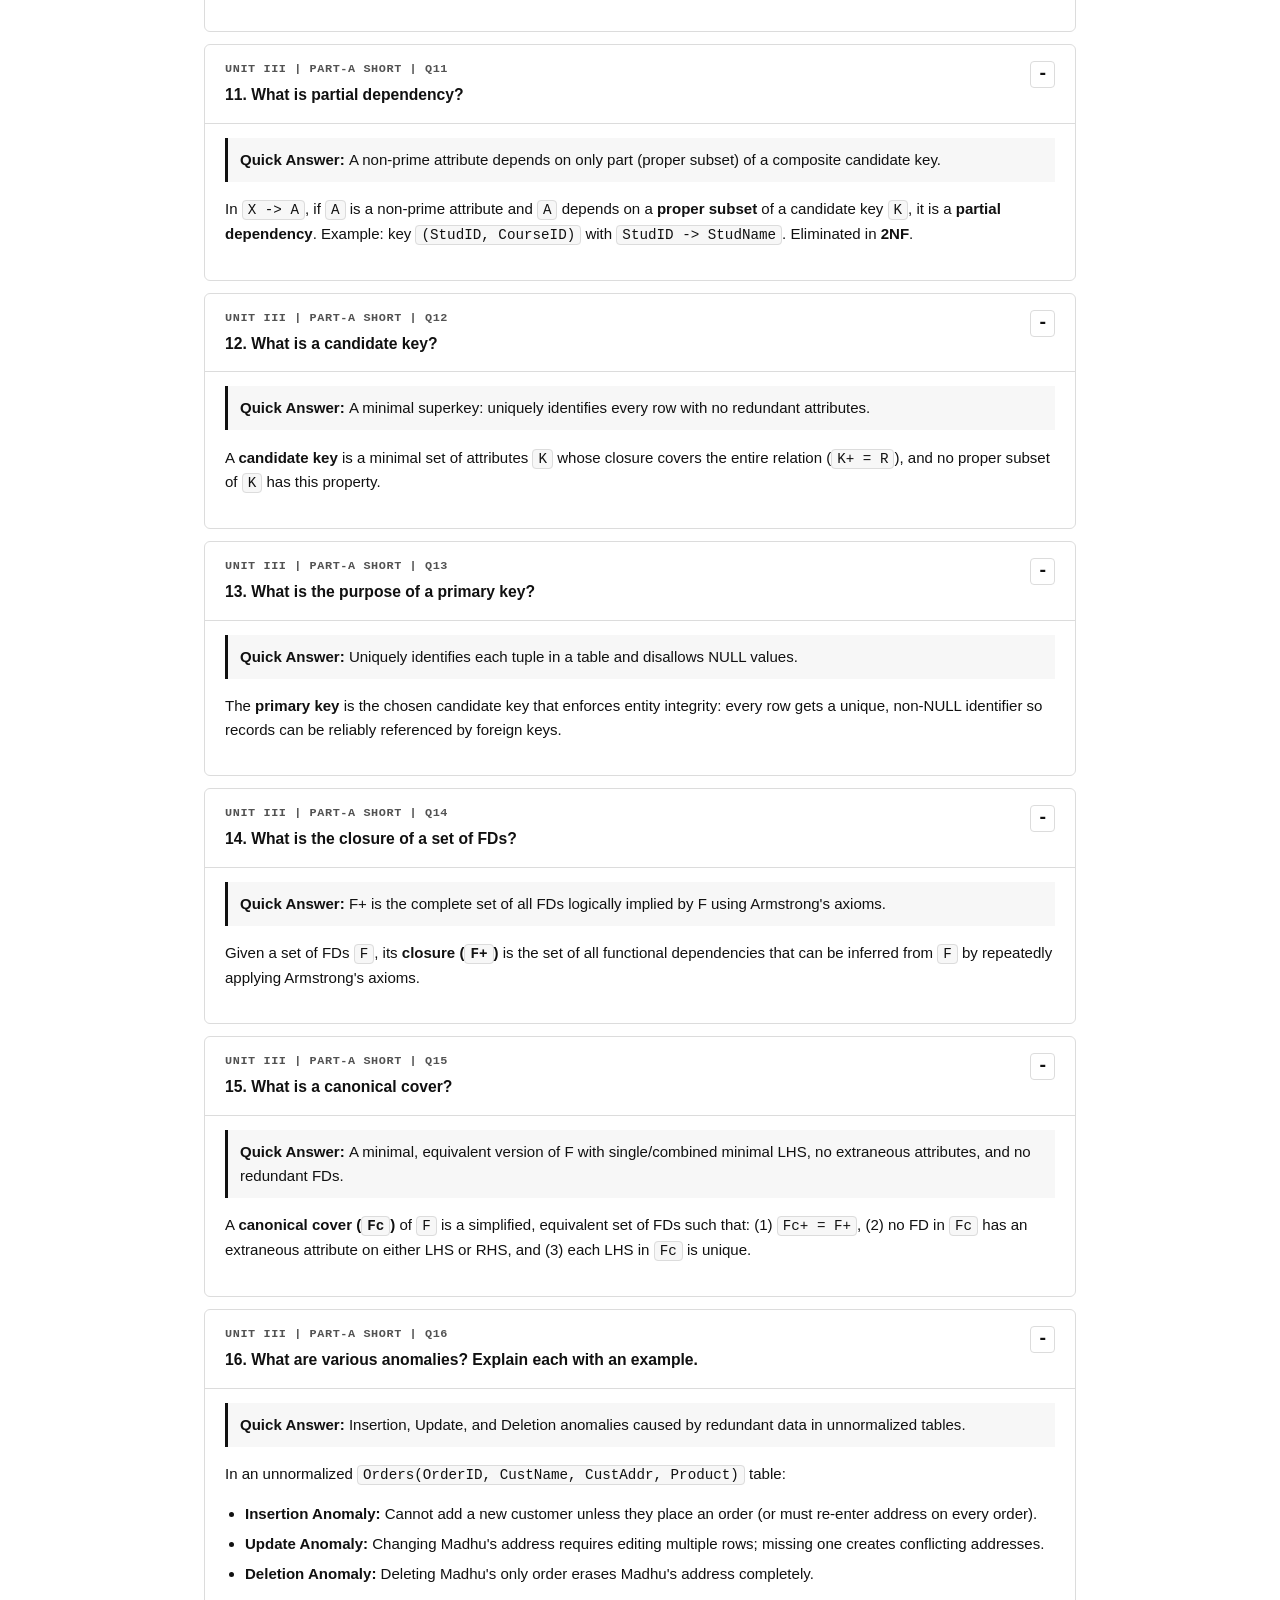
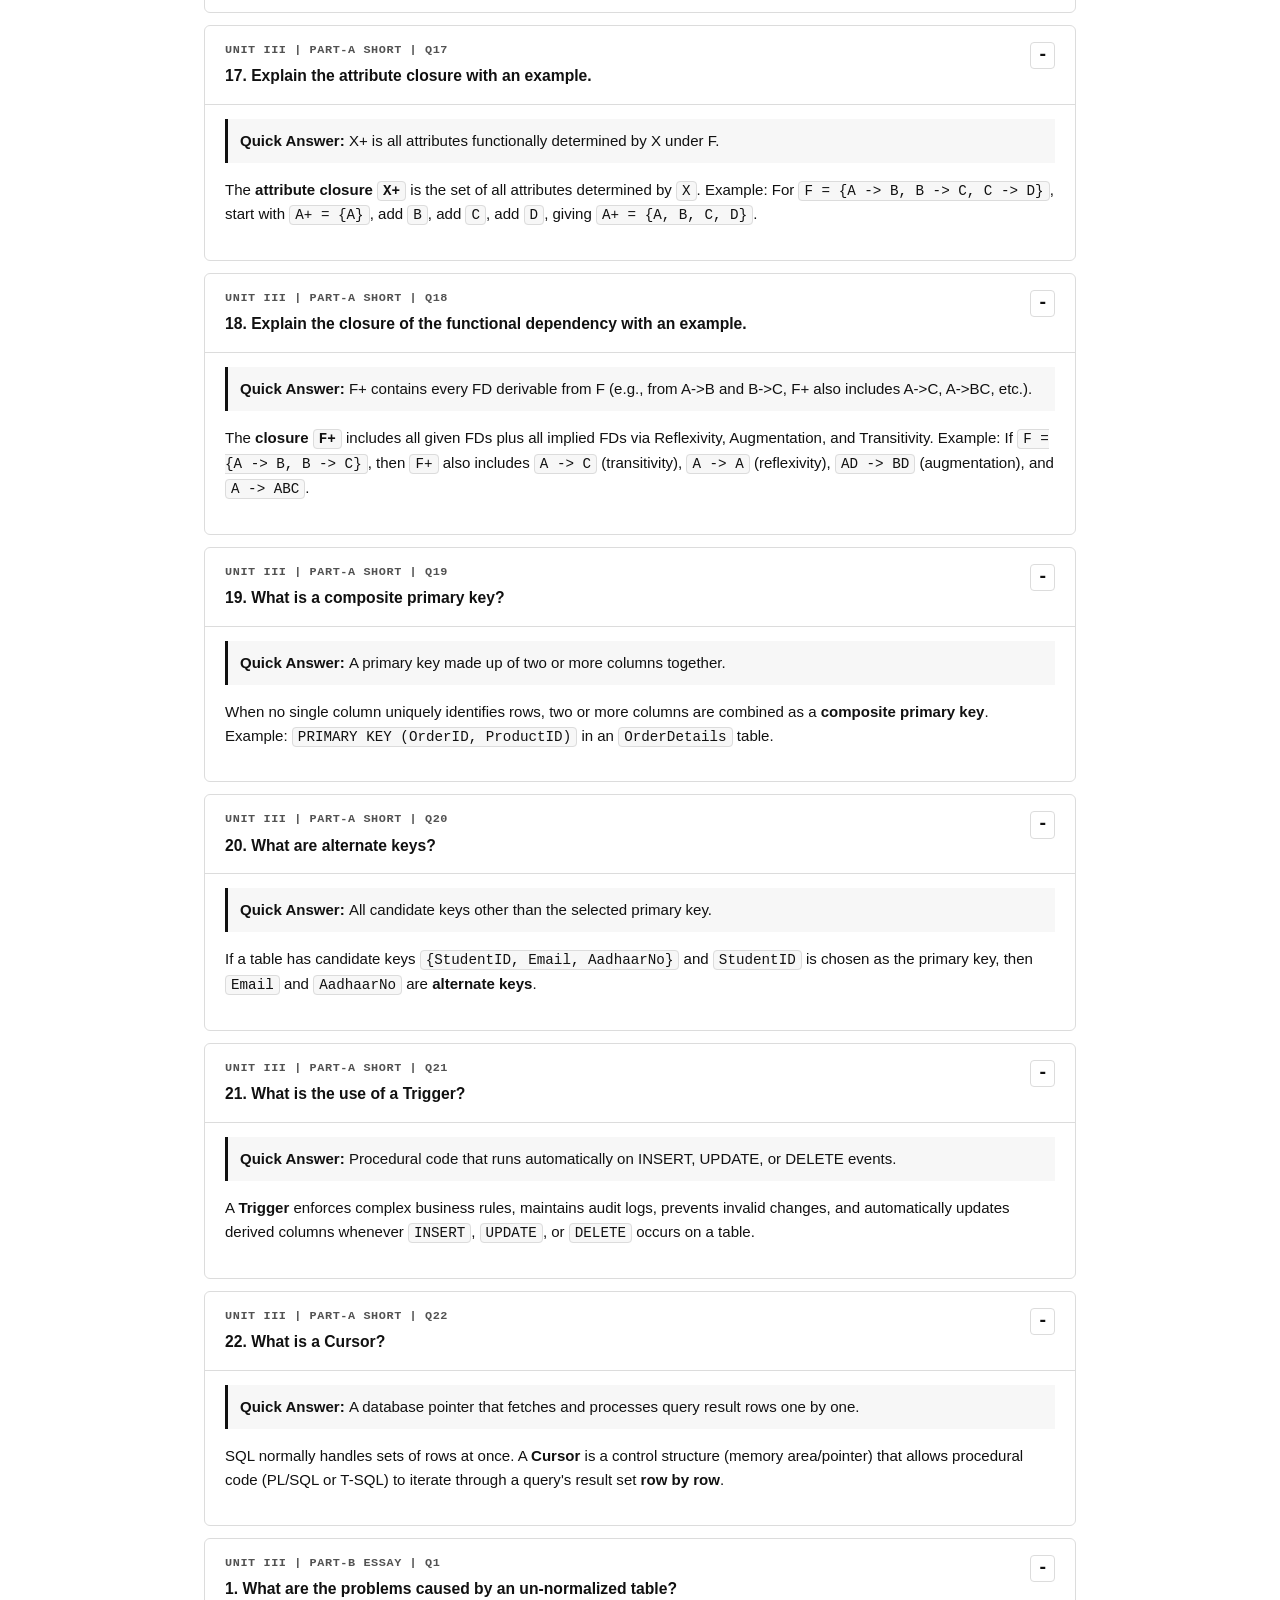
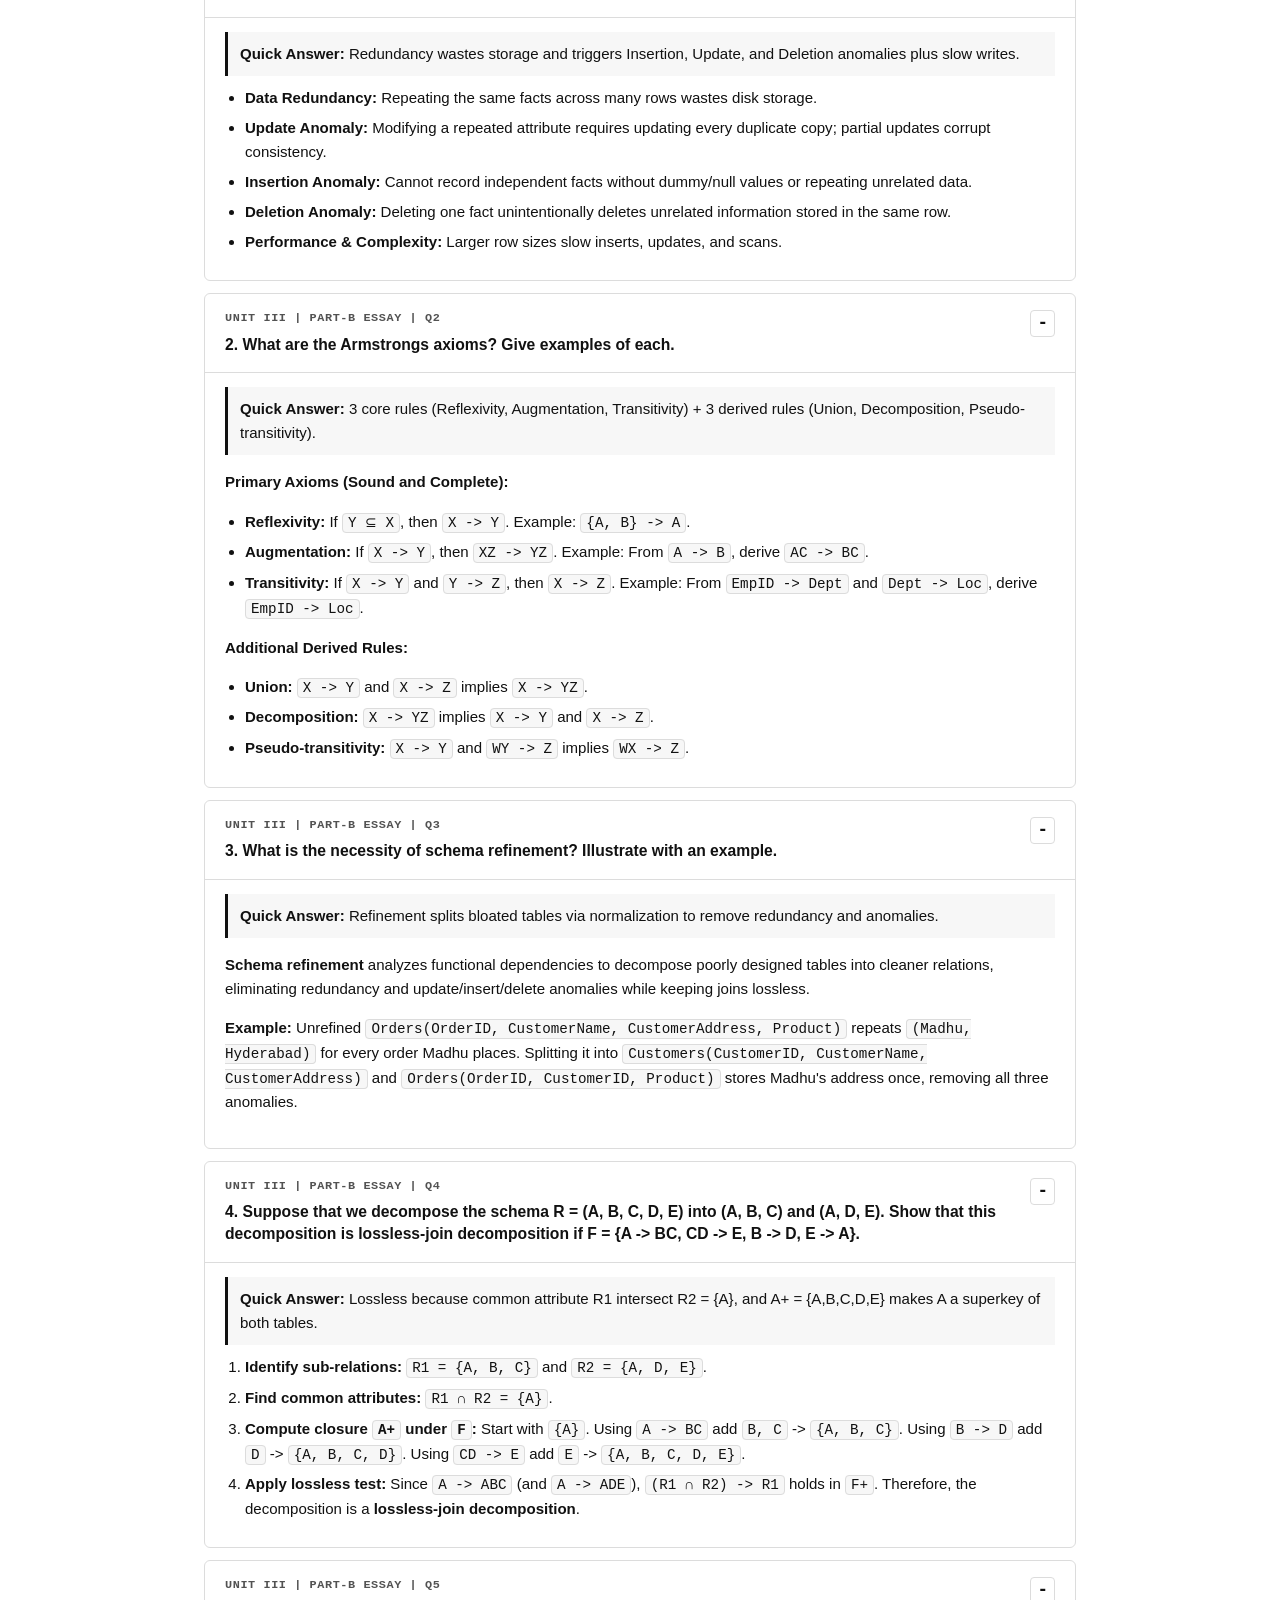
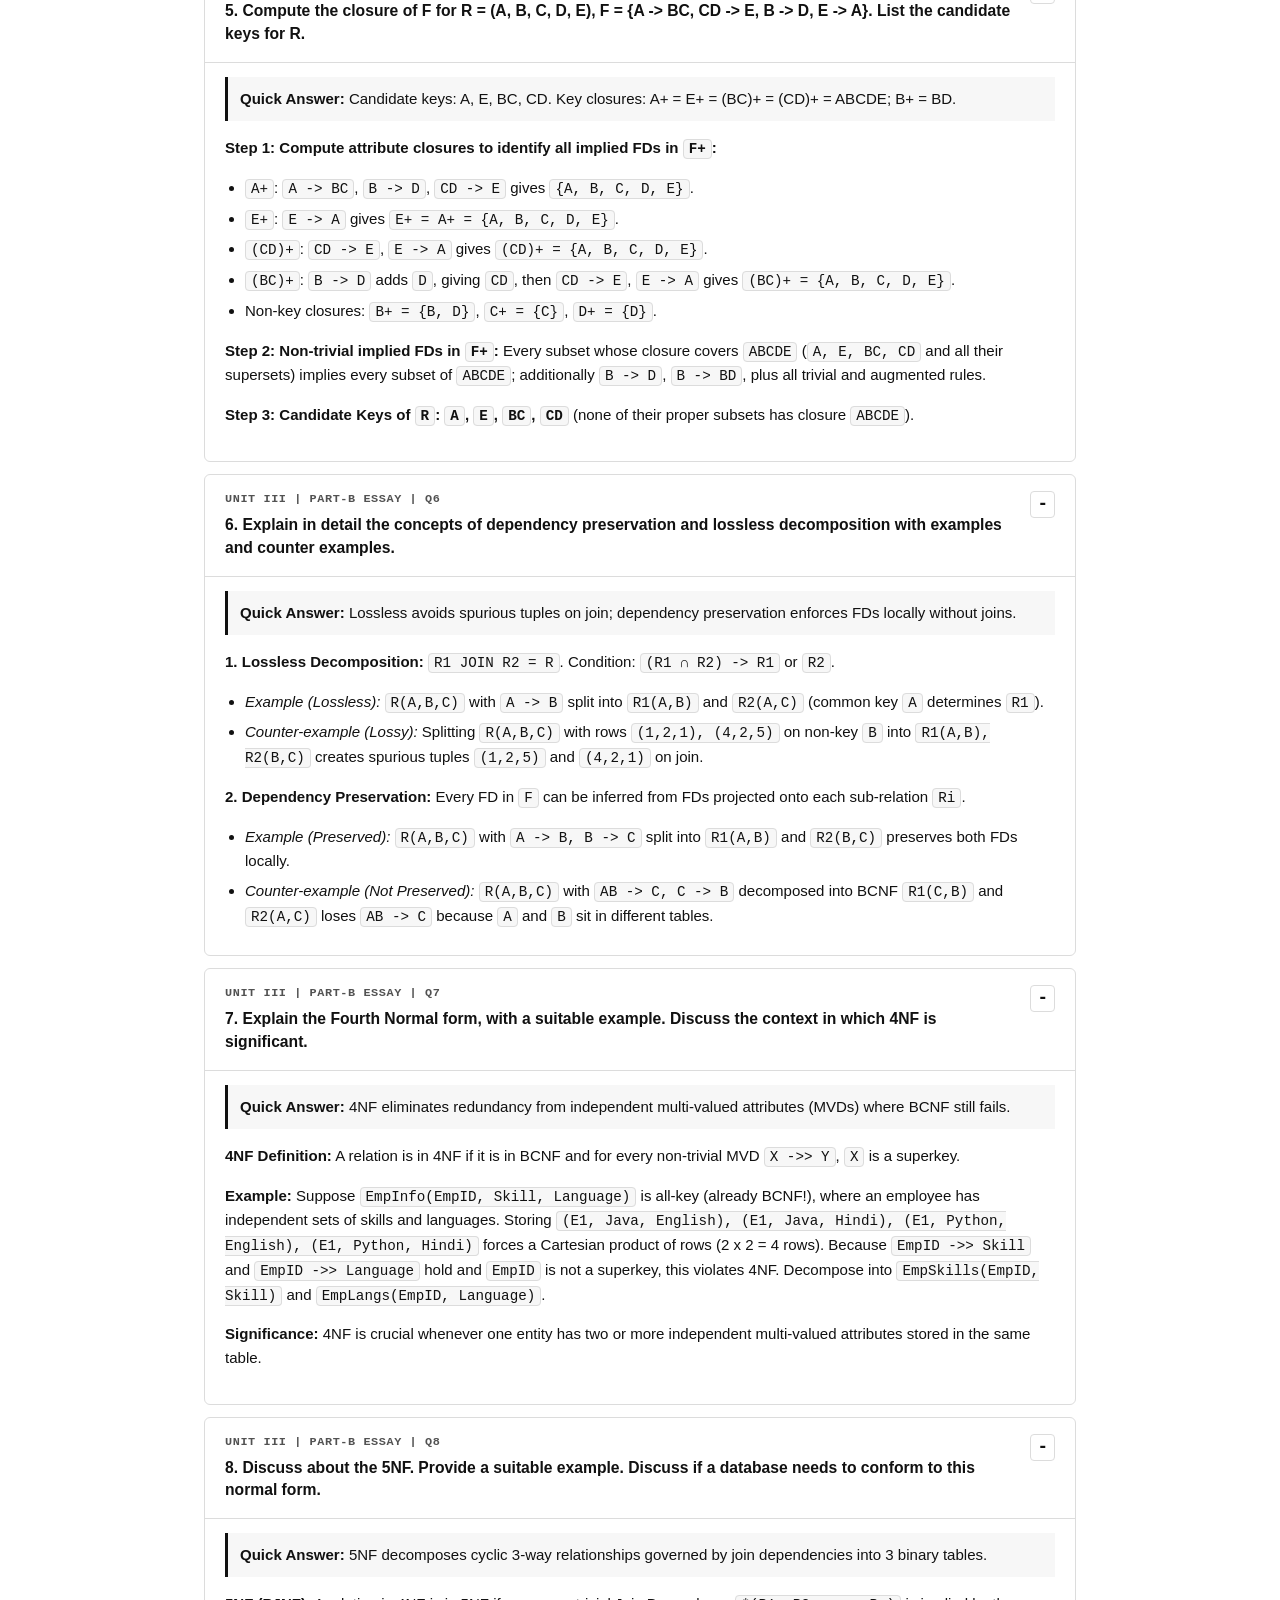
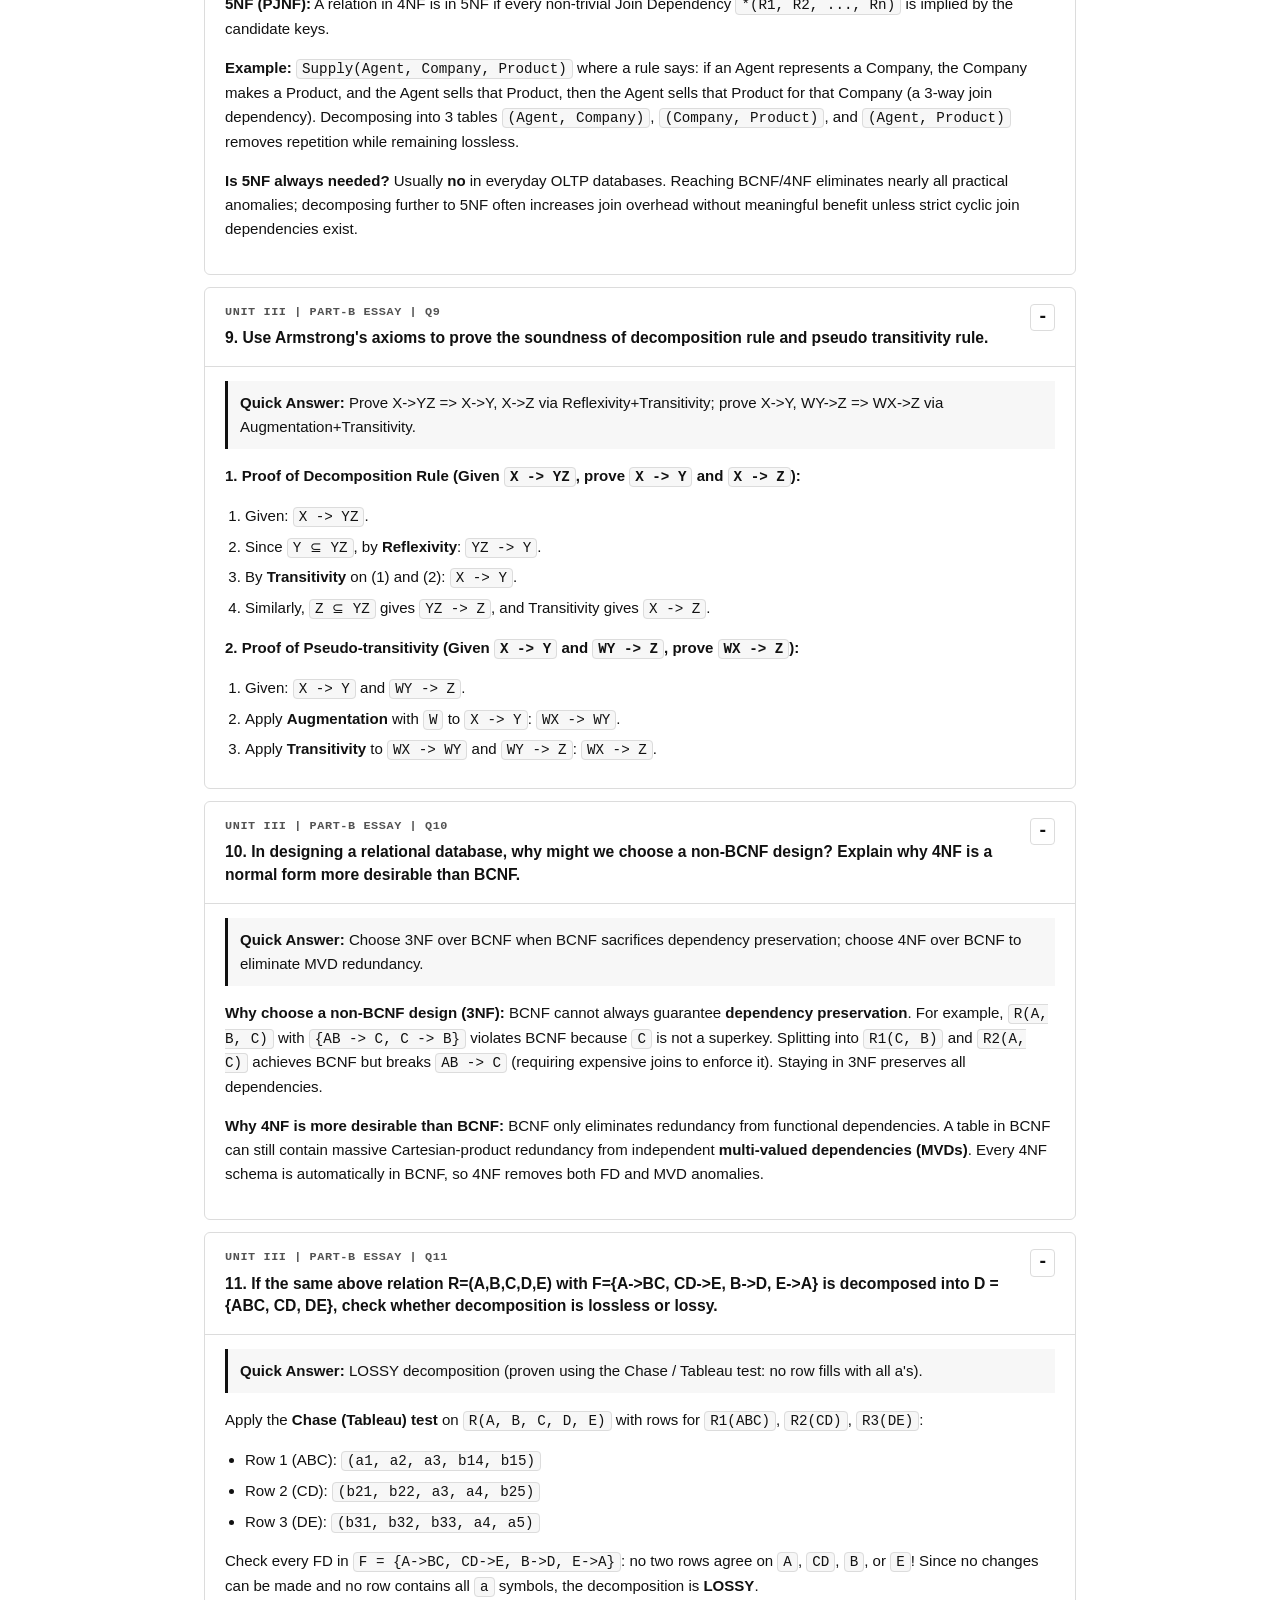
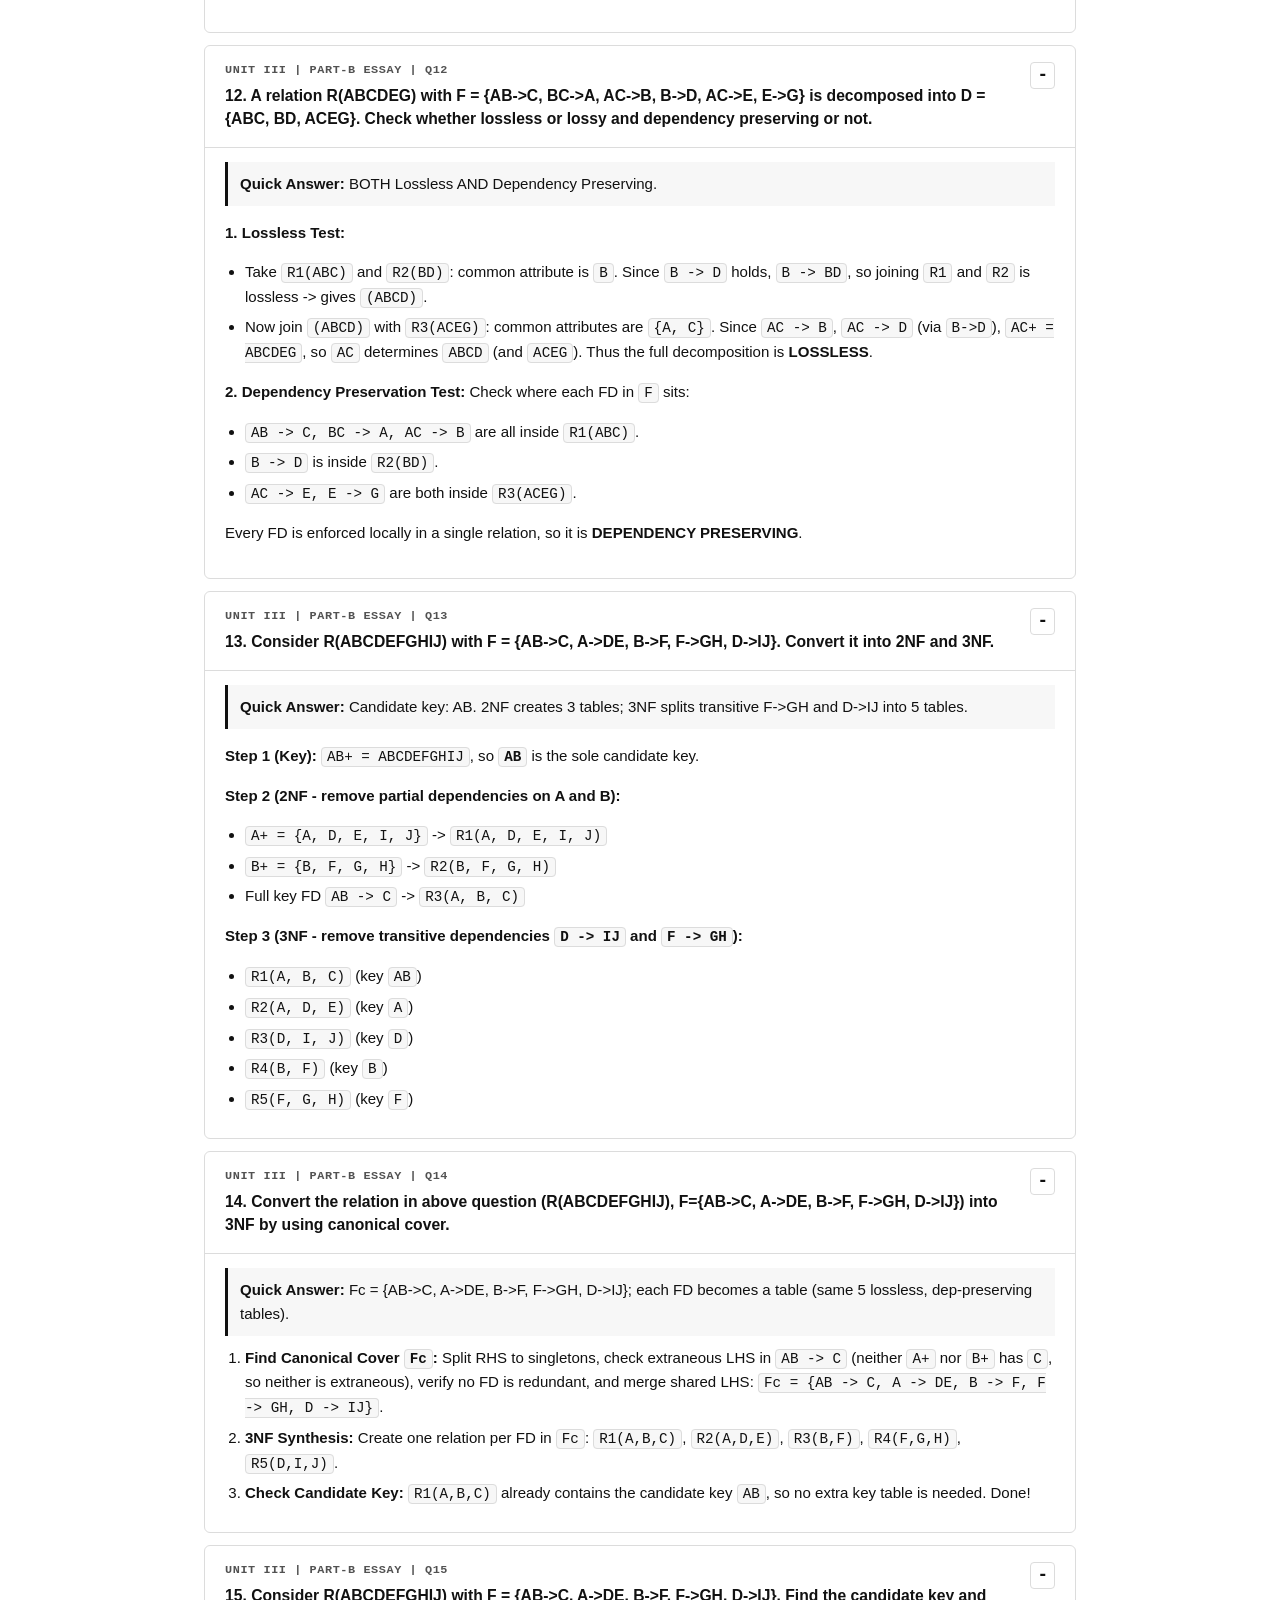
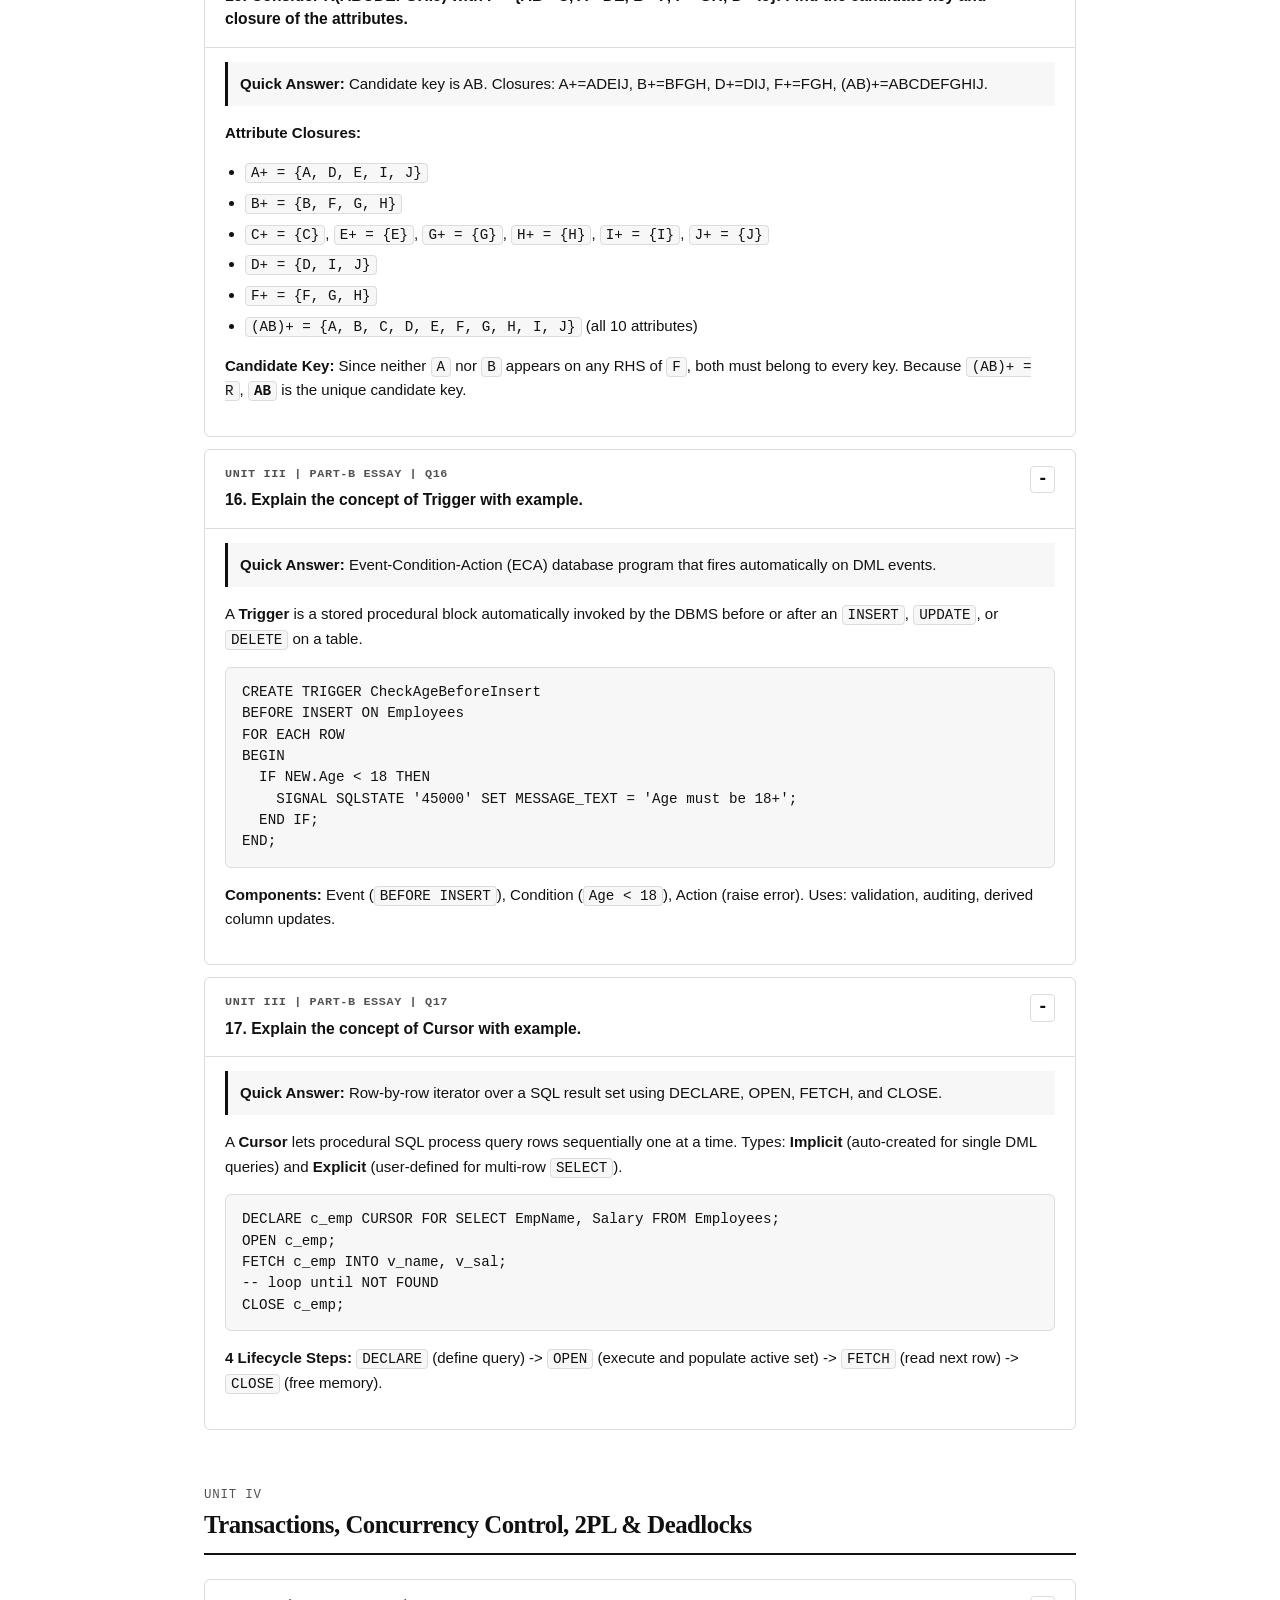
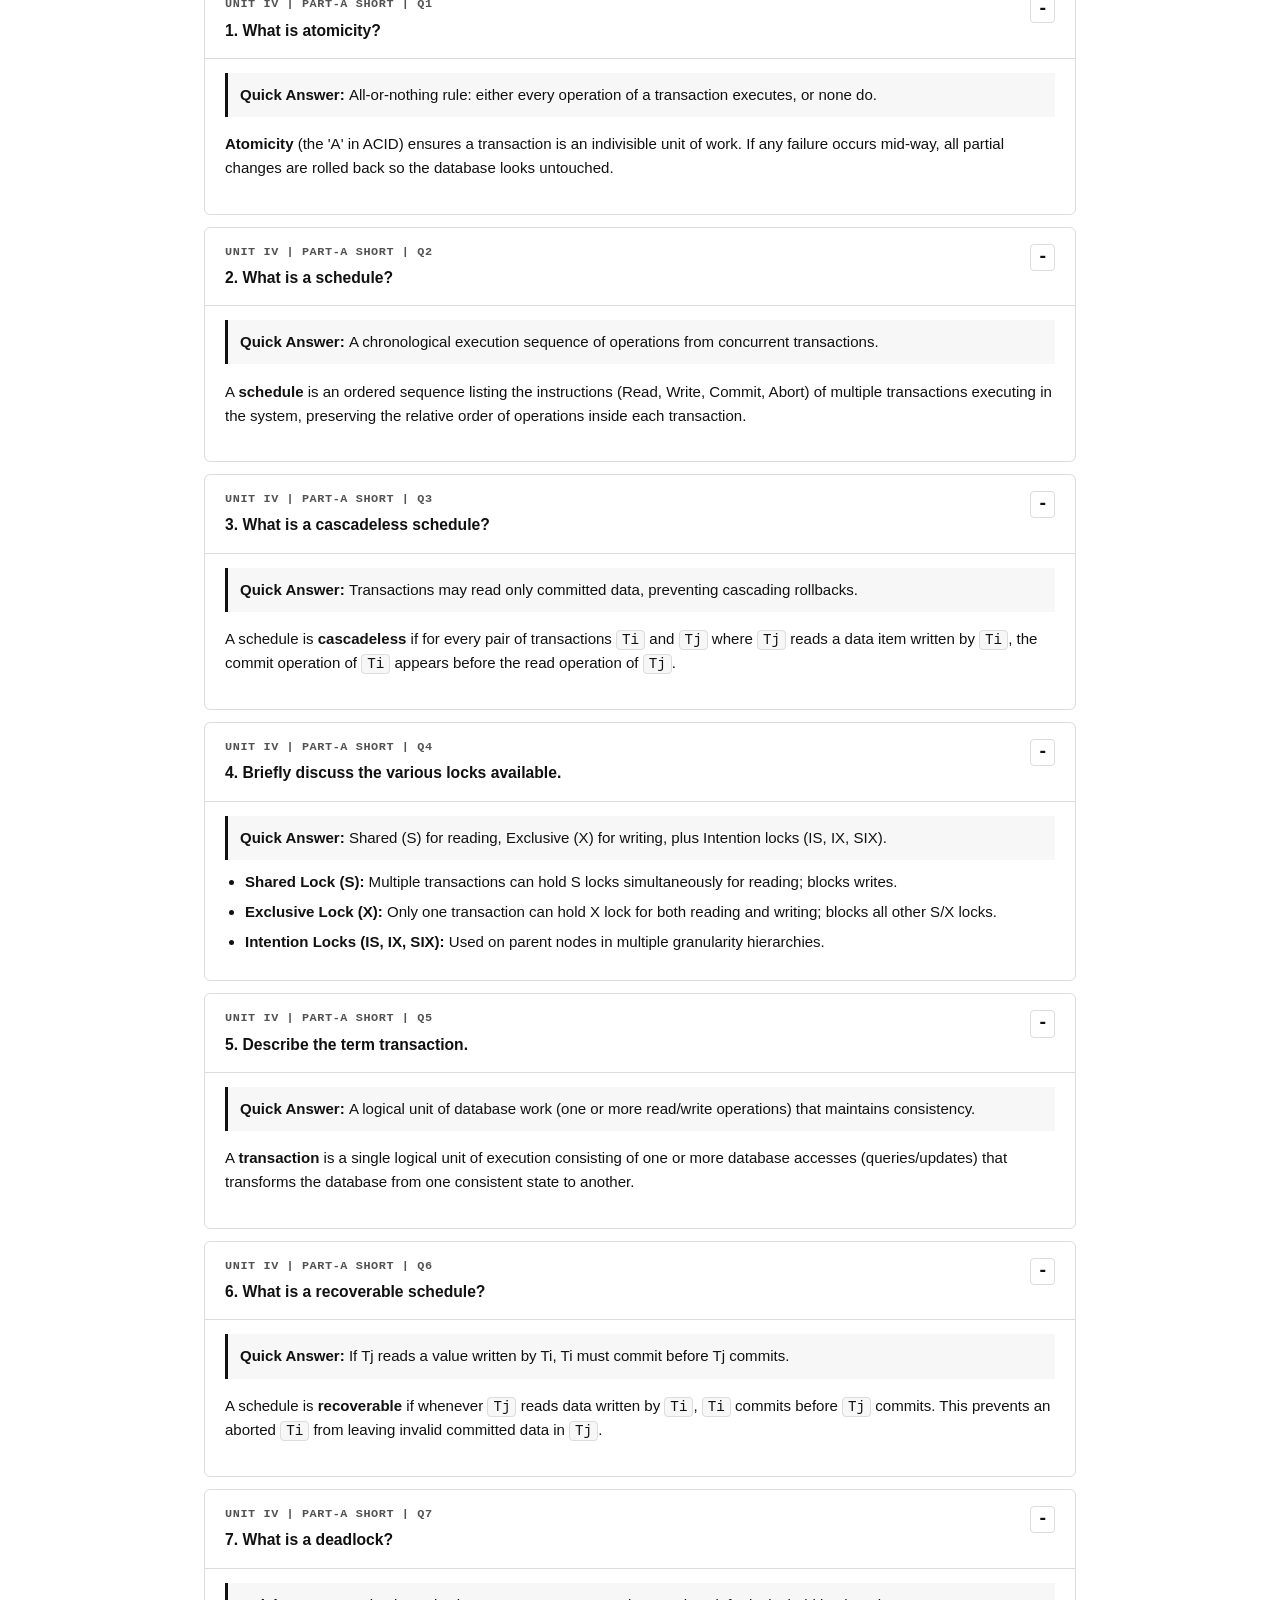
==== commit 101d4a69: "Remove top header row on questions page" ====
--- a/questions.html
+++ b/questions.html
@@ -10,30 +10,6 @@
   <a class="skip-link" href="#main-content">Skip to question bank</a>
 
   <header class="site-header">
-    <div class="header-inner">
-      <div class="brand-block">
-        <span class="brand-title">DBMS Question Bank</span>
-        <span class="brand-meta" id="qb-count-meta">110 Solved Questions (Units III, IV &amp; V)</span>
-      </div>
-
-      <nav class="main-nav" aria-label="Site navigation">
-        <a href="index.html">Revision Notes</a>
-        <a href="questions.html" class="nav-active">Question Bank (110)</a>
-        <a href="#unit-3">Unit III</a>
-        <a href="#unit-4">Unit IV</a>
-        <a href="#unit-5">Unit V</a>
-      </nav>
-
-      <div class="header-actions">
-        <button type="button" class="btn-outline" id="theme-toggle" aria-pressed="false">
-          Invert Theme
-        </button>
-        <button type="button" class="btn-solid" id="print-btn">
-          Print Answers
-        </button>
-      </div>
-    </div>
-
     <div class="toolbar-inner">
       <label class="search-wrap" for="qb-search">
         <span class="sr-only">Search questions and answers</span>
@@ -134,7 +110,7 @@
   </main>
 
   <footer class="site-footer">
-    <p>110 solved DBMS exam questions (Units III, IV, V). Click any question header to collapse/expand, or click Print Answers for clean black-and-white study sheets.</p>
+    <p>110 solved DBMS exam questions (Units III, IV, V). Click any question header to collapse or expand. <a href="index.html">Back to Revision Notes</a>.</p>
   </footer>
 
   <script defer src="questions-data.js"></script>
--- a/styles.css
+++ b/styles.css
@@ -107,6 +107,10 @@
   padding-bottom: 10px;
 }
 
+.toolbar-inner:first-child {
+  border-top: none;
+}
+
 .brand-block {
   display: flex;
   flex-direction: column;
@@ -585,6 +589,11 @@
   border-top: 1px solid var(--border);
   color: var(--muted);
   font-size: 0.85rem;
+}
+
+.site-footer a {
+  color: var(--ink);
+  font-weight: 600;
 }
 
 /* Question Bank Filters & Cards */
